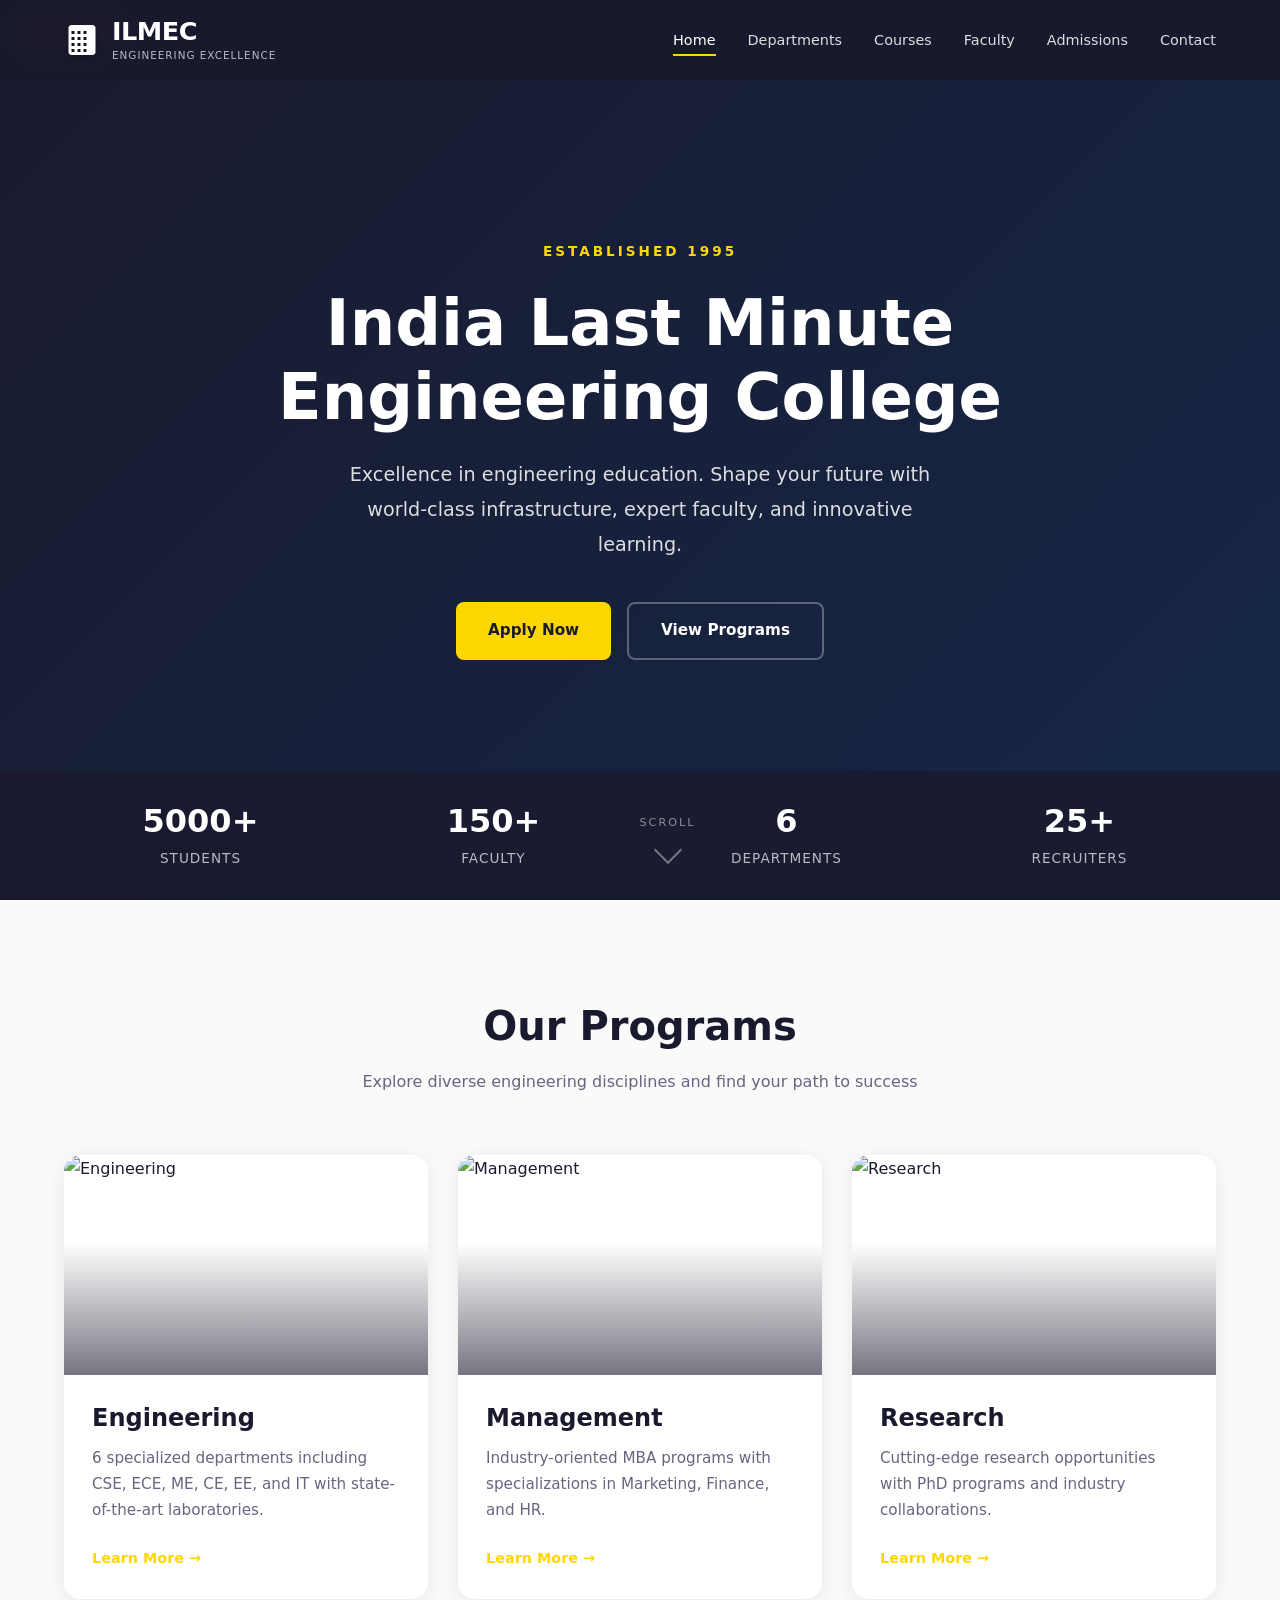
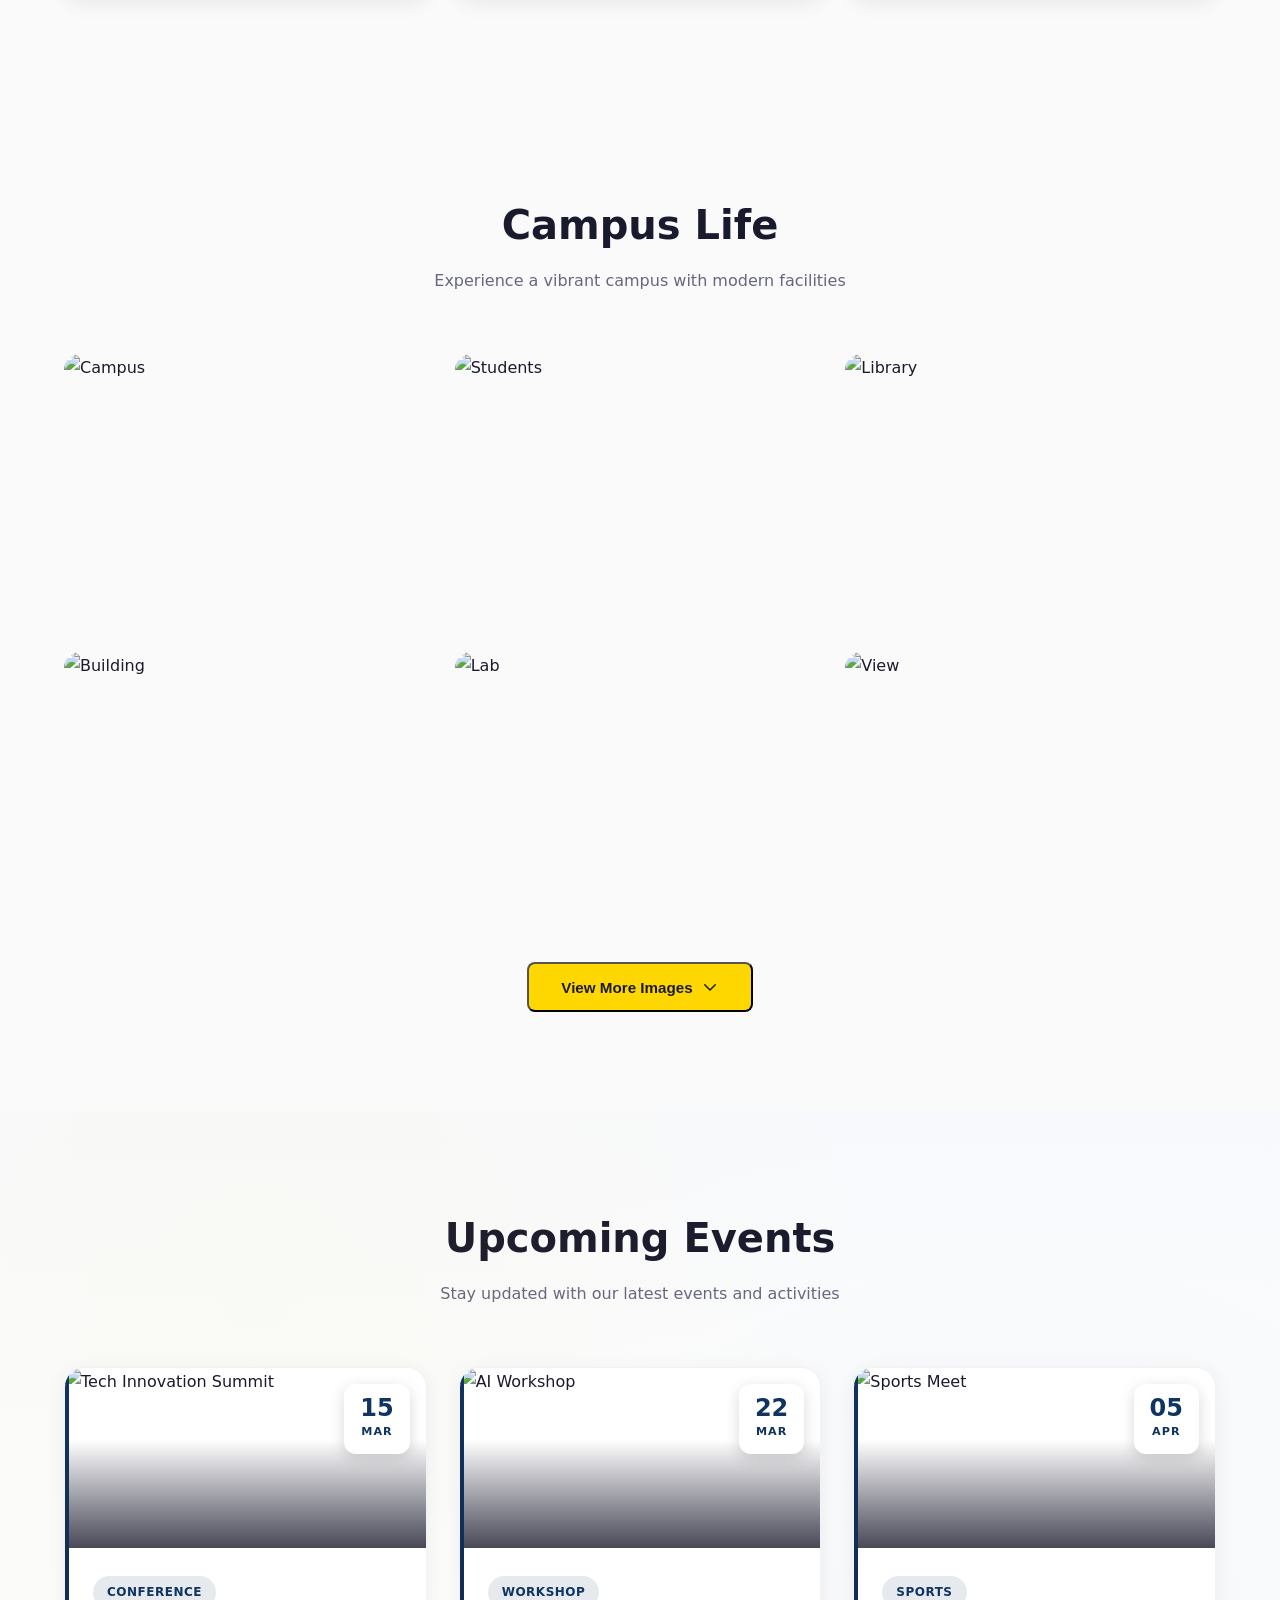
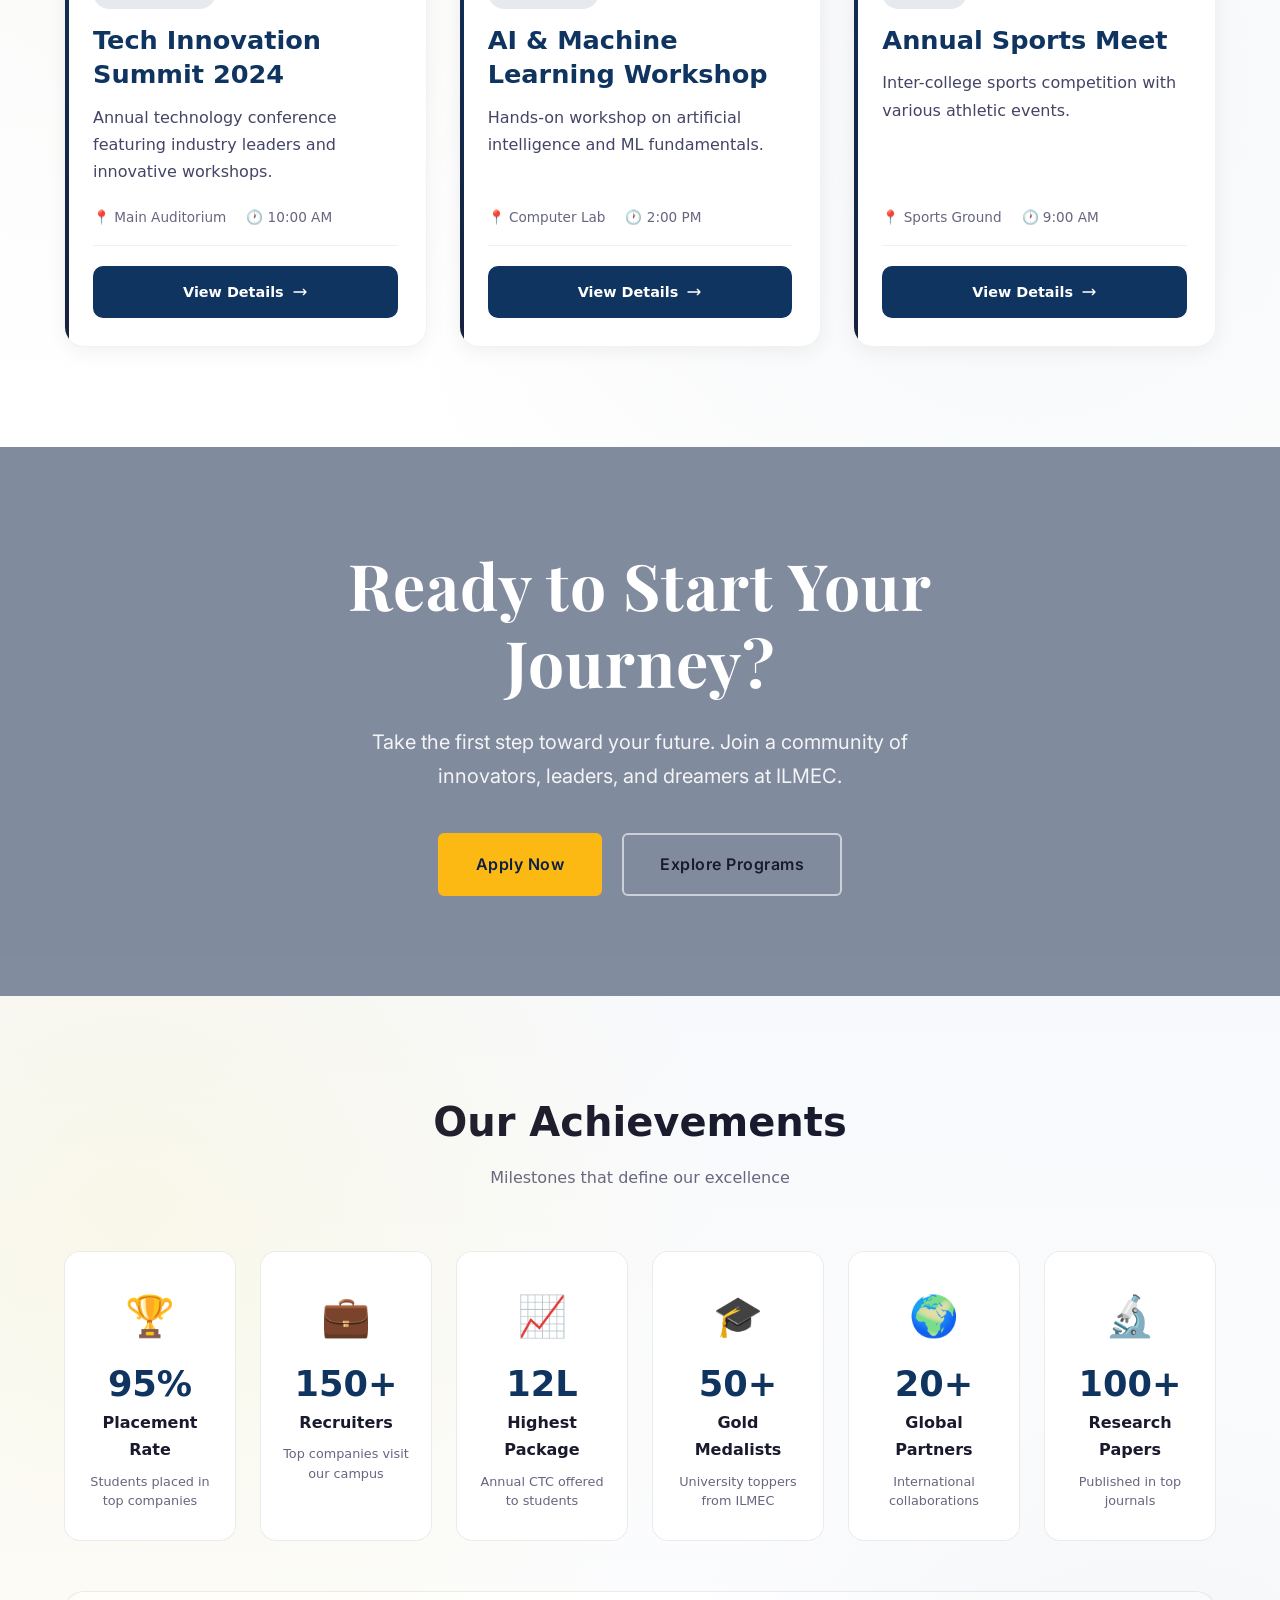
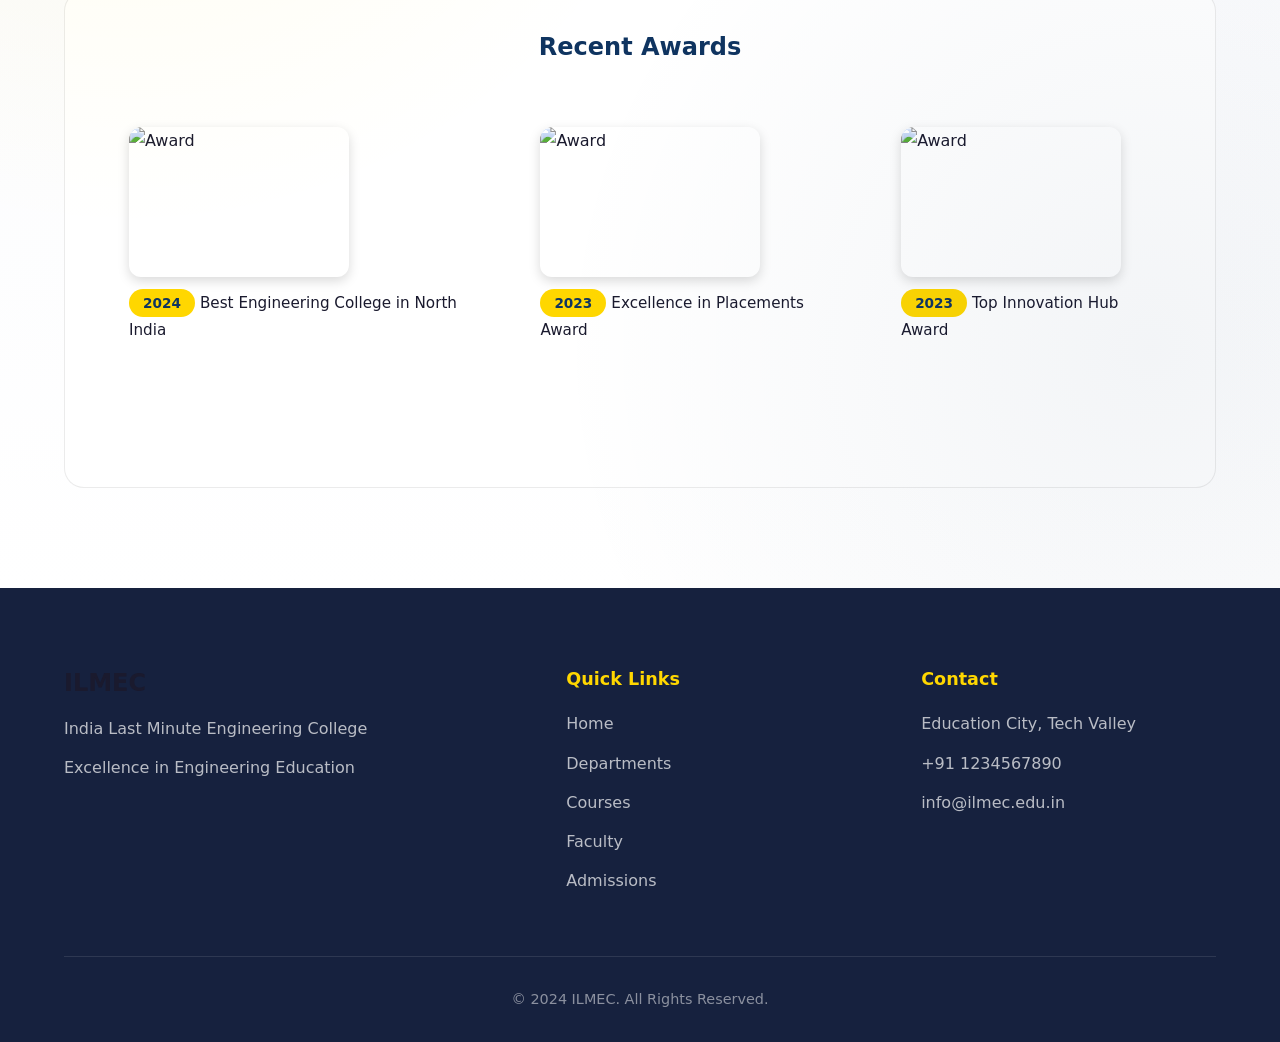
==== frontend/index.html @ 1d165e67 "final commit" ====
<!DOCTYPE html>
<html lang="en">
<head>
    <meta charset="UTF-8">
    <meta name="viewport" content="width=device-width, initial-scale=1.0">
    <title>ILMEC - India Last Minute Engineering College</title>
    <link rel="preconnect" href="https://fonts.googleapis.com">
    <link rel="preconnect" href="https://fonts.gstatic.com" crossorigin>
    <link href="https://fonts.googleapis.com/css2?family=Inter:wght@400;500;600;700;800&family=Playfair+Display:wght@400;500;600;700&display=swap" rel="stylesheet">
    <link rel="stylesheet" href="style.css">
</head>
<body>
    <!-- Navigation -->
    <nav class="navbar">
        <div class="container">
            <div class="logo">
                <div class="logo-icon">
                    <svg xmlns="http://www.w3.org/2000/svg" viewBox="0 0 24 24" fill="currentColor">
                        <path d="M19 2H5C3.89543 2 3 2.89543 3 4V20C3 21.1046 3.89543 22 5 22H19C20.1046 22 21 21.1046 21 20V4C21 2.89543 20.1046 2 19 2ZM11 20H9V18H11V20ZM11 16H9V14H11V16ZM11 12H9V10H11V12ZM11 8H9V6H11V8ZM15 20H13V18H15V20ZM15 16H13V14H15V16ZM15 12H13V10H15V12ZM15 8H13V6H15V8ZM7 20H5V18H7V20ZM7 16H5V14H7V16ZM7 12H5V10H7V12ZM7 8H5V6H7V8Z"/>
                    </svg>
                </div>
                <div class="logo-text">
                    <h1>ILMEC</h1>
                    <span>Engineering Excellence</span>
                </div>
            </div>
            <ul class="nav-links">
                <li><a href="index.html" class="active">Home</a></li>
                <li><a href="departments.html">Departments</a></li>
                <li><a href="courses.html">Courses</a></li>
                <li><a href="faculty.html">Faculty</a></li>
                <li><a href="admissions.html">Admissions</a></li>
                <li><a href="enquiry.html">Contact</a></li>
            </ul>
            <div class="hamburger">
                <span></span>
                <span></span>
                <span></span>
            </div>
        </div>
    </nav>

    <!-- Hero Section -->
    <header class="hero">
        <div class="hero-video-container">
            <video class="hero-video active" autoplay muted loop playsinline>
                <source src="videos/WhatsApp Video 2026-03-01 at 8.44.53 PM.mp4" type="video/mp4">
            </video>
        </div>
        <div class="hero-overlay"></div>
        <div class="hero-content">
            <p class="hero-eyebrow">Established 1995</p>
            <h1 class="hero-title">India Last Minute Engineering College</h1>
            <p class="hero-description">Excellence in engineering education. Shape your future with world-class infrastructure, expert faculty, and innovative learning.</p>
            <div class="hero-buttons">
                <a href="admissions.html" class="btn btn-primary">Apply Now</a>
                <a href="courses.html" class="btn btn-secondary">View Programs</a>
            </div>
        </div>
        
        <!-- Stats Bar -->
        <div class="hero-stats">
            <div class="container">
                <div class="stats-grid">
                    <div class="stat-item">
                        <h3>5000+</h3>
                        <p>Students</p>
                    </div>
                    <div class="stat-item">
                        <h3>150+</h3>
                        <p>Faculty</p>
                    </div>
                    <div class="stat-item">
                        <h3>6</h3>
                        <p>Departments</p>
                    </div>
                    <div class="stat-item">
                        <h3>25+</h3>
                        <p>Recruiters</p>
                    </div>
                </div>
            </div>
        </div>
        
        <div class="scroll-indicator">
            <span>Scroll</span>
            <div class="scroll-arrow"></div>
        </div>
    </header>

    <!-- Programs Section -->
    <section class="programs-section">
        <div class="container">
            <div class="section-title">
                <h2>Our Programs</h2>
                <p>Explore diverse engineering disciplines and find your path to success</p>
            </div>
            <div class="programs-grid">
                <div class="program-card">
                    <div class="program-image">
                        <img src="https://images.unsplash.com/photo-1581094794329-c8112a89af12?w=600&q=80" alt="Engineering">
                        <div class="program-overlay"></div>
                    </div>
                    <div class="program-content">
                        <span class="program-tag">Featured</span>
                        <h3>Engineering</h3>
                        <p>6 specialized departments including CSE, ECE, ME, CE, EE, and IT with state-of-the-art laboratories.</p>
                        <a href="departments.html" class="program-link">Learn More →</a>
                    </div>
                </div>
                <div class="program-card">
                    <div class="program-image">
                        <img src="https://images.unsplash.com/photo-1531482615713-2afd69097998?w=600&q=80" alt="Management">
                        <div class="program-overlay"></div>
                    </div>
                    <div class="program-content">
                        <span class="program-tag">Degree</span>
                        <h3>Management</h3>
                        <p>Industry-oriented MBA programs with specializations in Marketing, Finance, and HR.</p>
                        <a href="courses.html" class="program-link">Learn More →</a>
                    </div>
                </div>
                <div class="program-card">
                    <div class="program-image">
                        <img src="https://images.unsplash.com/photo-1507003211169-0a1dd7228f2d?w=600&q=80" alt="Research">
                        <div class="program-overlay"></div>
                    </div>
                    <div class="program-content">
                        <span class="program-tag">Research</span>
                        <h3>Research</h3>
                        <p>Cutting-edge research opportunities with PhD programs and industry collaborations.</p>
                        <a href="faculty.html" class="program-link">Learn More →</a>
                    </div>
                </div>
            </div>
        </div>
    </section>

    <!-- Gallery Section -->
    <section class="gallery-section">
        <div class="container">
            <div class="section-title">
                <h2>Campus Life</h2>
                <p>Experience a vibrant campus with modern facilities</p>
            </div>
            <div class="gallery-grid" id="galleryGrid">
                <div class="gallery-item">
                    <img src="https://images.unsplash.com/photo-1541339907198-e08756dedf3f?w=600&q=80" alt="Campus">
                    <div class="gallery-overlay">
                        <span>Main Campus</span>
                    </div>
                </div>
                <div class="gallery-item">

                    <img src="https://images.unsplash.com/photo-1497354813178-763a3149cefe?w=600&q=80" alt="Students">
                    <div class="gallery-overlay">
                        <span>Students</span>
                    </div>
                
                </div>
                <div class="gallery-item">
                    <img src="https://images.unsplash.com/photo-1517245386807-bb43f82c33c4?w=600&q=80" alt="Library">
                    <div class="gallery-overlay">
                        <span>Library</span>
                    </div>
                </div>
                <div class="gallery-item more-images" id="moreGallery1">
                    <img src="https://images.unsplash.com/photo-1562774053-701939374585?w=600&q=80" alt="Building">
                    <div class="gallery-overlay">
                        <span>Building</span>
                    </div>
                </div>
                <div class="gallery-item more-images" id="moreGallery2">
                    <img src="https://images.unsplash.com/photo-1581094794329-c8112a89af12?w=600&q=80" alt="Lab">
                    <div class="gallery-overlay">
                        <span>Computer Lab</span>
                    </div>
                </div>
                <div class="gallery-item more-images" id="moreGallery3">
                    <img src="https://images.unsplash.com/photo-1576267423048-15c0040fec78?w=600&q=80" alt="View">
                    <div class="gallery-overlay">
                        <span>Campus View</span>
                    </div>
                </div>
                <div class="gallery-item more-images" id="moreGallery4">

                    <img src="https://images.unsplash.com/photo-1578662996442-48f60103fc96?w=600&q=80" alt="Hostel">
                    <div class="gallery-overlay">
                        <span>Hostel</span>
                    </div>
                
                </div>
                <div class="gallery-item more-images" id="moreGallery5">
                    <img src="https://images.unsplash.com/photo-1576267423048-15c0040fec78?w=600&q=80" alt="Sports">
                    <div class="gallery-overlay">
                        <span>Sports Ground</span>
                    </div>
                </div>
                <div class="gallery-item more-images" id="moreGallery6">
                    <img src="https://images.unsplash.com/photo-1562774053-701939374585?w=600&q=80" alt="Cafeteria">
                    <div class="gallery-overlay">
                        <span>Cafeteria</span>
                    </div>
                </div>
            </div>
            <div class="gallery-more-btn">
                <button class="btn btn-primary" id="viewMoreBtn" onclick="toggleGallery()">
                    View More Images
                    <svg xmlns="http://www.w3.org/2000/svg" fill="none" viewBox="0 0 24 24" stroke="currentColor" stroke-width="2">
                        <path stroke-linecap="round" stroke-linejoin="round" d="M19 9l-7 7-7-7" />
                    </svg>
                </button>
            </div>
        </div>
    </section>

    <!-- Events Section -->
    <section class="events-section">
        <div class="container">
            <div class="section-title">
                <h2>Upcoming Events</h2>
                <p>Stay updated with our latest events and activities</p>
            </div>
            <div class="events-grid">
                <div class="event-card" data-category="conference">
                    <div class="event-image">
                        <img src="https://images.unsplash.com/photo-1540575467063-178a50c2df87?w=600&q=80" alt="Tech Innovation Summit">
                        <div class="event-date">
                            <span class="day">15</span>
                            <span class="month">Mar</span>
                        </div>
                    </div>
                    <div class="event-content">
                        <span class="event-category">Conference</span>
                        <h3>Tech Innovation Summit 2024</h3>
                        <p>Annual technology conference featuring industry leaders and innovative workshops.</p>
                        <div class="event-meta">
                            <span>📍 Main Auditorium</span>
                            <span>🕐 10:00 AM</span>
                        </div>
                        <a href="#" class="event-link">
                            View Details
                            <svg xmlns="http://www.w3.org/2000/svg" fill="none" viewBox="0 0 24 24" stroke="currentColor" stroke-width="2">
                                <path stroke-linecap="round" stroke-linejoin="round" d="M17 8l4 4m0 0l-4 4m4-4H3" />
                            </svg>
                        </a>
                    </div>
                </div>
                <div class="event-card" data-category="workshop">
                    <div class="event-image">
                        <img src="https://images.unsplash.com/photo-1485827404703-89b55fcc595e?w=600&q=80" alt="AI Workshop">
                        <div class="event-date">
                            <span class="day">22</span>
                            <span class="month">Mar</span>
                        </div>
                    </div>
                    <div class="event-content">
                        <span class="event-category">Workshop</span>
                        <h3>AI & Machine Learning Workshop</h3>
                        <p>Hands-on workshop on artificial intelligence and ML fundamentals.</p>
                        <div class="event-meta">
                            <span>📍 Computer Lab</span>
                            <span>🕐 2:00 PM</span>
                        </div>
                        <a href="#" class="event-link">
                            View Details
                            <svg xmlns="http://www.w3.org/2000/svg" fill="none" viewBox="0 0 24 24" stroke="currentColor" stroke-width="2">
                                <path stroke-linecap="round" stroke-linejoin="round" d="M17 8l4 4m0 0l-4 4m4-4H3" />
                            </svg>
                        </a>
                    </div>
                </div>
                <div class="event-card" data-category="sports">
                    <div class="event-image">
                        <img src="https://images.unsplash.com/photo-1574629810360-7efbbe195018?w=600&q=80" alt="Sports Meet">
                        <div class="event-date">
                            <span class="day">05</span>
                            <span class="month">Apr</span>
                        </div>
                    </div>
                    <div class="event-content">
                        <span class="event-category">Sports</span>
                        <h3>Annual Sports Meet</h3>
                        <p>Inter-college sports competition with various athletic events.</p>
                        <div class="event-meta">
                            <span>📍 Sports Ground</span>
                            <span>🕐 9:00 AM</span>
                        </div>
                        <a href="#" class="event-link">
                            View Details
                            <svg xmlns="http://www.w3.org/2000/svg" fill="none" viewBox="0 0 24 24" stroke="currentColor" stroke-width="2">
                                <path stroke-linecap="round" stroke-linejoin="round" d="M17 8l4 4m0 0l-4 4m4-4H3" />
                            </svg>
                        </a>
                    </div>
                </div>
            </div>
        </div>
    </section>

    <!-- CTA Section -->
    <section class="cta-section">
        <div class="cta-bg-video">
            <video autoplay muted loop playsinline>
                <source src="videos/WhatsApp Video 2026-03-01 at 8.44.53 PM.mp4" type="video/mp4">
            </video>
        </div>
        <div class="cta-overlay"></div>
        <div class="cta-content">
            <h2 class="cta-title">Ready to Start Your Journey?</h2>
            <p class="cta-subtitle">Take the first step toward your future. Join a community of innovators, leaders, and dreamers at ILMEC.</p>
            <div class="cta-buttons">
                <a href="admissions.html" class="cta-btn cta-btn-primary">Apply Now</a>
                <a href="courses.html" class="cta-btn cta-btn-secondary">Explore Programs</a>
            </div>
        </div>
    </section>

    <!-- Statistics Section -->
    <section class="stats-achievements-section">
        <div class="container">
            <div class="section-title">
                <h2>Our Achievements</h2>
                <p>Milestones that define our excellence</p>
            </div>
            <div class="stats-achievements-grid">
                <div class="stat-achievement-card">
                    <div class="stat-icon">🏆</div>
                    <div class="stat-number">95%</div>
                    <div class="stat-label">Placement Rate</div>
                    <p class="stat-description">Students placed in top companies</p>
                </div>
                <div class="stat-achievement-card">
                    <div class="stat-icon">💼</div>
                    <div class="stat-number">150+</div>
                    <div class="stat-label">Recruiters</div>
                    <p class="stat-description">Top companies visit our campus</p>
                </div>
                <div class="stat-achievement-card">
                    <div class="stat-icon">📈</div>
                    <div class="stat-number">12L</div>
                    <div class="stat-label">Highest Package</div>
                    <p class="stat-description">Annual CTC offered to students</p>
                </div>
                <div class="stat-achievement-card">
                    <div class="stat-icon">🎓</div>
                    <div class="stat-number">50+</div>
                    <div class="stat-label">Gold Medalists</div>
                    <p class="stat-description">University toppers from ILMEC</p>
                </div>
                <div class="stat-achievement-card">
                    <div class="stat-icon">🌍</div>
                    <div class="stat-number">20+</div>
                    <div class="stat-label">Global Partners</div>
                    <p class="stat-description">International collaborations</p>
                </div>
                <div class="stat-achievement-card">
                    <div class="stat-icon">🔬</div>
                    <div class="stat-number">100+</div>
                    <div class="stat-label">Research Papers</div>
                    <p class="stat-description">Published in top journals</p>
                </div>
            </div>
            <div class="awards-section">
                <h3>Recent Awards</h3>
                <div class="awards-grid">
                    <div class="award-item">
                        <div class="award-image">
                            <img src="https://images.unsplash.com/photo-1567427018141-0584cfcbf1b8?w=400&q=80" alt="Award">
                        </div>
                        <div class="award-content">
                            <span class="award-year">2024</span>
                            <span class="award-name">Best Engineering College in North India</span>
                        </div>
                    </div>
                    <div class="award-item">
                        <div class="award-image">
                            <img src="https://images.unsplash.com/photo-1559136555-9303baea8ebd?w=400&q=80" alt="Award">
                        </div>
                        <div class="award-content">
                            <span class="award-year">2023</span>
                            <span class="award-name">Excellence in Placements Award</span>
                        </div>
                    </div>
                    <div class="award-item hidden-award">
                        <div class="award-image">
                            <img src="https://images.unsplash.com/photo-1531482615713-2afd69097998?w=400&q=80" alt="Award">
                        </div>
                        <div class="award-content">
                            <span class="award-year">2023</span>
                            <span class="award-name">Top Innovation Hub Award</span>
                        </div>
                    </div>
                </div>
                <div class="awards-more-btn">
                    <button class="btn btn-secondary" id="viewMoreAwardsBtn" onclick="toggleAwards()">View More Awards <svg xmlns="http://www.w3.org/2000/svg" fill="none" viewBox="0 0 24 24" stroke="currentColor" stroke-width="2"><path stroke-linecap="round" stroke-linejoin="round" d="M19 9l-7 7-7-7" /></svg></button>
                </div>
            </div>
        </div>
    </section>

    <!-- Footer -->
    <footer>
        <div class="container">
            <div class="footer-grid">
                <div class="footer-col">
                    <h3>ILMEC</h3>
                    <p>India Last Minute Engineering College</p>
                    <p>Excellence in Engineering Education</p>
                </div>
                <div class="footer-col">
                    <h4>Quick Links</h4>
                    <ul>
                        <li><a href="index.html">Home</a></li>
                        <li><a href="departments.html">Departments</a></li>
                        <li><a href="courses.html">Courses</a></li>
                        <li><a href="faculty.html">Faculty</a></li>
                        <li><a href="admissions.html">Admissions</a></li>
                    </ul>
                </div>
                <div class="footer-col">
                    <h4>Contact</h4>
                    <p>Education City, Tech Valley</p>
                    <p>+91 1234567890</p>
                    <p>info@ilmec.edu.in</p>
                </div>
            </div>
            <div class="footer-bottom">
                <p>&copy; 2024 ILMEC. All Rights Reserved.</p>
            </div>
        </div>
    </footer>

    <script src="script.js"></script>
</body>
</html>
---- frontend/style.css ----
/* =============================================
   ILMEC - Modern University Website CSS
   ============================================= */

/* CSS Variables - Clean Modern Theme */
:root {
  --primary: #1a1a2e;
  --primary-light: #16213e;
  --secondary: #0f3460;
  --accent: #FFD700;
  --accent-hover: #e6c200;
  --background: #fafafa;
  --ffffff;
  --background-alt: #surface: #f5f5f5;
  --text: #1a1a2e;
  --text-light: #666680;
  --text-muted: #9999aa;
  --border: #e8e8f0;
  --shadow-sm: 0 2px 8px rgba(0, 0, 0, 0.06);
  --shadow-md: 0 8px 25px rgba(0, 0, 0, 0.1);
  --shadow-lg: 0 20px 50px rgba(0, 0, 0, 0.12);
  --radius: 12px;
  --radius-lg: 20px;
  --transition: all 0.3s ease;
}

/* Reset */
* {
  margin: 0;
  padding: 0;
  box-sizing: border-box;
}

html {
  scroll-behavior: smooth;
}

body {
  font-family: 'Segoe UI', system-ui, -apple-system, sans-serif;
  font-size: 16px;
  line-height: 1.7;
  color: var(--text);
  background: var(--background);
  overflow-x: hidden;
}

h1, h2, h3, h4, h5, h6 {
  font-weight: 700;
  line-height: 1.3;
  color: var(--primary);
}

a {
  text-decoration: none;
  color: inherit;
  transition: var(--transition);
}

ul {
  list-style: none;
}

img {
  max-width: 100%;
  height: auto;
}

.container {
  max-width: 1200px;
  margin: 0 auto;
  padding: 0 24px;
}

/* =============================================
   Navigation
   ============================================= */

.navbar {
  position: fixed;
  top: 0;
  left: 0;
  right: 0;
  z-index: 1000;
  height: 80px;
  background: rgba(26, 26, 46, 0.95);
  backdrop-filter: blur(20px);
  -webkit-backdrop-filter: blur(20px);
  transition: var(--transition);
}

.navbar .container {
  display: flex;
  justify-content: space-between;
  align-items: center;
  height: 100%;
}

.logo {
  display: flex;
  align-items: center;
  gap: 12px;
}

.logo-icon {
  display: flex;
  align-items: center;
  justify-content: center;
}

.logo-icon svg {
  width: 36px;
  height: 36px;
  color: #ffffff;
  filter: drop-shadow(0 2px 4px rgba(0, 0, 0, 0.3));
}

.logo-text {
  display: flex;
  flex-direction: column;
}

.logo h1 {
  font-size: 1.6rem;
  color: #ffffff;
  font-weight: 800;
  letter-spacing: -0.5px;
  line-height: 1.2;
}

.logo span {
  font-size: 0.65rem;
  color: rgba(255, 255, 255, 0.7);
  text-transform: uppercase;
  letter-spacing: 1px;
}

.nav-links {
  display: flex;
  gap: 32px;
}

.nav-links a {
  font-size: 0.9rem;
  font-weight: 500;
  color: rgba(255, 255, 255, 0.85);
  padding: 8px 0;
  position: relative;
}

.nav-links a::after {
  content: '';
  position: absolute;
  bottom: 0;
  left: 0;
  width: 0;
  height: 2px;
  background: var(--accent);
  transition: var(--transition);
}

.nav-links a:hover::after,
.nav-links a.active::after {
  width: 100%;
}

.nav-links a:hover,
.nav-links a.active {
  color: #ffffff;
}

/* Hamburger */
.hamburger {
  display: none;
  flex-direction: column;
  gap: 5px;
  cursor: pointer;
  padding: 8px;
}

.hamburger span {
  width: 24px;
  height: 2px;
  background: white;
  border-radius: 2px;
  transition: var(--transition);
}

/* =============================================
   Hero Section
   ============================================= */

.hero {
  position: relative;
  height: 100vh;
  min-height: 700px;
  display: flex;
  align-items: center;
  justify-content: center;
  background: var(--primary);
  overflow: hidden;
}

.hero-video-container {
  position: absolute;
  top: 0;
  left: 0;
  width: 100%;
  height: 100%;
  z-index: 0;
}

.hero-video {
  position: absolute;
  top: 0;
  left: 0;
  width: 100%;
  height: 100%;
  object-fit: cover;
  opacity: 0;
  transition: opacity 1.5s ease;
}

.hero-video.active {
  opacity: 1;
}

.hero-overlay {
  position: absolute;
  top: 0;
  left: 0;
  right: 0;
  bottom: 0;
  z-index: 1;
  background: linear-gradient(135deg, rgba(26, 26, 46, 0.6) 0%, rgba(15, 52, 96, 0.5) 100%);
}

.hero-content {
  position: relative;
  z-index: 2;
  max-width: 800px;
  text-align: center;
  padding: 0 24px;
}

.hero-eyebrow {
  font-size: 0.85rem;
  font-weight: 600;
  color: var(--accent);
  letter-spacing: 3px;
  text-transform: uppercase;
  margin-bottom: 24px;
  opacity: 0;
  animation: fadeInUp 0.8s ease forwards;
}

.hero-title {
  font-size: clamp(2.5rem, 6vw, 4rem);
  font-weight: 800;
  color: #ffffff;
  line-height: 1.15;
  margin-bottom: 24px;
  opacity: 0;
  animation: fadeInUp 0.8s ease forwards 0.2s;
}

.hero-description {
  font-size: 1.2rem;
  color: rgba(255, 255, 255, 0.85);
  line-height: 1.8;
  margin-bottom: 40px;
  max-width: 600px;
  margin-left: auto;
  margin-right: auto;
  opacity: 0;
  animation: fadeInUp 0.8s ease forwards 0.4s;
}

.hero-buttons {
  display: flex;
  gap: 16px;
  justify-content: center;
  flex-wrap: wrap;
  opacity: 0;
  animation: fadeInUp 0.8s ease forwards 0.6s;
}

/* Buttons */
.btn {
  display: inline-flex;
  align-items: center;
  justify-content: center;
  padding: 14px 32px;
  font-size: 0.95rem;
  font-weight: 600;
  border-radius: 8px;
  cursor: pointer;
  transition: var(--transition);
}

.btn-primary {
  background: var(--accent);
  color: #1a1a2e;
}

.btn-primary:hover {
  background: var(--accent-hover);
  transform: translateY(-2px);
  box-shadow: 0 10px 30px rgba(255, 215, 0, 0.35);
}

.btn-secondary {
  background: transparent;
  color: #ffffff;
  border: 2px solid rgba(255, 255, 255, 0.3);
}

.btn-secondary:hover {
  border-color: #ffffff;
  background: rgba(255, 255, 255, 0.1);
}

/* Scroll Indicator */
.scroll-indicator {
  position: absolute;
  bottom: 40px;
  left: 50%;
  transform: translateX(-50%);
  z-index: 2;
  display: flex;
  flex-direction: column;
  align-items: center;
  gap: 8px;
  opacity: 0;
  animation: fadeInUp 0.8s ease forwards 1s;
}

.scroll-indicator span {
  font-size: 0.7rem;
  color: rgba(255, 255, 255, 0.5);
  letter-spacing: 2px;
  text-transform: uppercase;
}

.scroll-arrow {
  width: 20px;
  height: 20px;
  border-right: 2px solid rgba(255, 255, 255, 0.4);
  border-bottom: 2px solid rgba(255, 255, 255, 0.4);
  transform: rotate(45deg);
  animation: scrollBounce 2s infinite;
}

@keyframes fadeInUp {
  from { opacity: 0; transform: translateY(30px); }
  to { opacity: 1; transform: translateY(0); }
}

@keyframes scrollBounce {
 0%, 100% { transform: rotate(45deg) translateY(0); }
 50% { transform: rotate(45deg) translateY(6px); }
}

/* Hero Stats Bar */
.hero-stats {
  position: absolute;
  bottom: 0;
  left: 0;
  right: 0;
  z-index: 2;
  background: rgba(26, 26, 46, 0.85);
  
  padding: 30px 0;
}

.hero-stats .stats-grid {
  display: grid;
  grid-template-columns: repeat(4, 1fr);
  gap: 20px;
}

.hero-stats .stat-item {
  text-align: center;
}

.hero-stats .stat-item h3 {
  font-size: 2rem;
  font-weight: 800;
  color: #ffffff;
  margin-bottom: 4px;
}

.hero-stats .stat-item p {
  font-size: 0.85rem;
  color: rgba(255, 255, 255, 0.7);
  text-transform: uppercase;
  letter-spacing: 1px;
}

/* Scroll Animations */
.animate-on-scroll {
  opacity: 0;
  transform: translateY(30px);
  transition: all 0.6s ease;
}

.animate-on-scroll.animated {
  opacity: 1;
  transform: translateY(0);
}

/* =============================================
   Sections
   ============================================= */

section {
  padding: 100px 0;
}

/* Section Title */
.section-title {
  text-align: center;
  margin-bottom: 60px;
}

.section-title h2 {
  font-size: 2.5rem;
  margin-bottom: 16px;
}

.section-title p {
  color: var(--text-light);
  max-width: 600px;
  margin: 0 auto;
}

/* About Section */
.about {
  background: var(--background-alt);
}

.about-content {
  max-width: 800px;
  margin: 0 auto;
  text-align: center;
}

.about h2 {
  font-size: 2.2rem;
  margin-bottom: 20px;
}

.about p {
  font-size: 1.1rem;
  color: var(--text-light);
  line-height: 1.9;
}

/* Cards Section */
.cards-section {
  background: var(--background);
}

/* Programs Section */
.programs-section {
  background: var(--background-alt);
  padding: 100px 0;
}

.programs-grid {
  display: grid;
  grid-template-columns: repeat(3, 1fr);
  gap: 30px;
}

.program-card {
  background: white;
  border-radius: 16px;
  overflow: hidden;
  box-shadow: 0 4px 20px rgba(0, 0, 0, 0.08);
  transition: all 0.4s ease;
}

.program-card:hover {
  transform: translateY(-10px);
  box-shadow: 0 20px 40px rgba(0, 0, 0, 0.15);
}

.program-image {
  position: relative;
  height: 220px;
  overflow: hidden;
}

.program-image img {
  width: 100%;
  height: 100%;
  object-fit: cover;
  transition: transform 0.5s ease;
}

.program-card:hover .program-image img {
  transform: scale(1.1);
}

.program-overlay {
  position: absolute;
  top: 0;
  left: 0;
  right: 0;
  bottom: 0;
  background: linear-gradient(180deg, transparent 40%, rgba(26, 26, 46, 0.6) 100%);
}

.program-tag {
  position: absolute;
  top: 16px;
  left: 16px;
  background: var(--accent);
  color: #1a1a2e;
  padding: 6px 14px;
  border-radius: 20px;
  font-size: 0.75rem;
  font-weight: 600;
  text-transform: uppercase;
  letter-spacing: 0.5px;
}

.program-content {
  padding: 28px;
}

.program-content h3 {
  font-size: 1.5rem;
  font-weight: 700;
  margin-bottom: 12px;
  color: var(--primary);
}

.program-content p {
  color: var(--text-light);
  font-size: 0.95rem;
  line-height: 1.7;
  margin-bottom: 20px;
}

.program-link {
  color: var(--accent);
  font-weight: 600;
  font-size: 0.9rem;
  display: inline-flex;
  align-items: center;
  gap: 6px;
  transition: gap 0.3s ease;
}

.program-link:hover {
  gap: 10px;
}

/* Gallery Section */
.gallery-section {
  background: var(--background);
  padding: 100px 0;
}

.gallery-grid {
  display: grid;
  grid-template-columns: repeat(auto-fit, minmax(300px, 1fr));
  gap: 20px;
}

.gallery-item {
  aspect-ratio: 4/3;
  border-radius: 16px;
  overflow: hidden;
  position: relative;
}

.gallery-item.collapsed {
  display: none;
}

.gallery-item img {
  width: 100%;
  height: 100%;
  object-fit: cover;
  transition: transform 0.5s ease;
}

.gallery-item:hover img {
  transform: scale(1.1);
}

/* Gallery Overlay */
.gallery-overlay {
  position: absolute;
  bottom: 0;
  left: 0;
  right: 0;
  background: linear-gradient(to top, rgba(15, 52, 96, 0.9), transparent);
  padding: 40px 16px 16px;
  opacity: 0;
  transition: all 0.3s ease;
}

.gallery-item:hover .gallery-overlay {
  opacity: 1;
}

.gallery-overlay span {
  color: white;
  font-weight: 600;
  font-size: 0.9rem;
}

/* Gallery More Button */
.gallery-more-btn {
  text-align: center;
  margin-top: 32px;
}

.gallery-more-btn .btn {
  display: inline-flex;
  align-items: center;
  gap: 8px;
  padding: 14px 32px;
}

.gallery-more-btn .btn svg {
  width: 18px;
  height: 18px;
  transition: transform 0.3s ease;
}

.gallery-more-btn .btn:hover svg {
  transform: translateY(3px);
}

/* =============================================
   Departments Section
   ============================================= */

.departments {
  background: linear-gradient(180deg, #f8f9fc 0%, #ffffff 100%);
  padding: 100px 0;
  position: relative;
  overflow: hidden;
}

.departments::before {
  content: '';
  position: absolute;
  top: 0;
  left: 0;
  right: 0;
  bottom: 0;
  background: 
    radial-gradient(circle at 10% 10%, rgba(255, 215, 0, 0.03) 0%, transparent 50%),
    radial-gradient(circle at 90% 90%, rgba(15, 52, 96, 0.03) 0%, transparent 50%);
  pointer-events: none;
}

.department-grid {
  display: grid;
  grid-template-columns: repeat(3, 1fr);
  gap: 32px;
}

.department-card {
  background: white;
  border-radius: 20px;
  padding: 36px 28px;
  text-align: center;
  box-shadow: 0 4px 20px rgba(0, 0, 0, 0.06);
  transition: all 0.4s cubic-bezier(0.175, 0.885, 0.32, 1.275);
  position: relative;
  overflow: hidden;
  border: 1px solid rgba(0, 0, 0, 0.05);
}

.department-card::before {
  content: '';
  position: absolute;
  top: 0;
  left: 0;
  width: 100%;
  height: 4px;
  background: linear-gradient(90deg, #0f3460, #FFD700);
  transform: scaleX(0);
  transform-origin: left;
  transition: transform 0.4s ease;
}

.department-card:hover {
  transform: translateY(-12px);
  box-shadow: 0 25px 50px rgba(0, 0, 0, 0.12);
}

.department-card:hover::before {
  transform: scaleX(1);
}

.dept-icon {
  width: 80px;
  height: 80px;
  background: linear-gradient(135deg, rgba(15, 52, 96, 0.1) 0%, rgba(255, 215, 0, 0.1) 100%);
  border-radius: 20px;
  display: flex;
  align-items: center;
  justify-content: center;
  font-size: 2.5rem;
  margin: 0 auto 24px;
  transition: all 0.4s ease;
}

.department-card:hover .dept-icon {
  transform: scale(1.1) rotate(5deg);
  background: linear-gradient(135deg, #0f3460 0%, #FFD700 100%);
}

.department-card:hover .dept-icon::before {
  filter: grayscale(0) brightness(2);
}

.department-card h3 {
  font-size: 1.35rem;
  font-weight: 700;
  color: #0f3460;
  margin-bottom: 8px;
  line-height: 1.35;
  transition: color 0.3s ease;
}

.department-card:hover h3 {
  color: #0f3460;
}

.dept-code {
  display: inline-block;
  background: linear-gradient(135deg, #0f3460 0%, #16213e 100%);
  color: #ffffff !important;
  font-size: 0.75rem;
  font-weight: 700;
  padding: 6px 16px;
  border-radius: 20px;
  margin-bottom: 16px;
  letter-spacing: 1px;
  text-transform: uppercase;
}

.department-card > p {
  color: #666680;
  font-size: 0.95rem;
  line-height: 1.7;
  margin-bottom: 20px;
}

.dept-features {
  display: flex;
  flex-wrap: wrap;
  gap: 10px;
  justify-content: center;
}

.dept-features span {
  background: rgba(15, 52, 96, 0.08);
  color: #0f3460;
  font-size: 0.75rem;
  font-weight: 600;
  padding: 8px 14px;
  border-radius: 20px;
  transition: all 0.3s ease;
}

.department-card:hover .dept-features span {
  background: rgba(255, 215, 0, 0.1);
  color: #0f3460;
}

/* Department Card Animation */
@keyframes deptCardFadeIn {
  from {
    opacity: 0;
    transform: translateY(30px);
  }
  to {
    opacity: 1;
    transform: translateY(0);
  }
}

.department-card {
  animation: deptCardFadeIn 0.6s ease forwards;
  opacity: 0;
}

.department-card:nth-child(1) { animation-delay: 0.1s; }
.department-card:nth-child(2) { animation-delay: 0.15s; }
.department-card:nth-child(3) { animation-delay: 0.2s; }
.department-card:nth-child(4) { animation-delay: 0.25s; }
.department-card:nth-child(5) { animation-delay: 0.3s; }
.department-card:nth-child(6) { animation-delay: 0.35s; }

/* Responsive Departments */
@media (max-width: 1024px) {
  .department-grid {
    grid-template-columns: repeat(2, 1fr);
    gap: 24px;
  }
}

@media (max-width: 768px) {
  .department-grid {
    grid-template-columns: 1fr;
    gap: 20px;
  }

  .department-card {
    padding: 28px 24px;
  }

  .dept-icon {
    width: 70px;
    height: 70px;
    font-size: 2rem;
  }

  .department-card h3 {
    font-size: 1.2rem;
  }
}

/* =============================================
   Enquiry Page
   ============================================= */

.enquiry-section {
  background: linear-gradient(180deg, #f8f9fc 0%, #ffffff 100%);
  padding: 100px 0;
  position: relative;
  overflow: hidden;
}

.enquiry-section::before {
  content: '';
  position: absolute;
  top: 0;
  left: 0;
  right: 0;
  bottom: 0;
  background: 
    radial-gradient(circle at 10% 20%, rgba(255, 215, 0, 0.03) 0%, transparent 50%),
    radial-gradient(circle at 90% 80%, rgba(15, 52, 96, 0.03) 0%, transparent 50%);
  pointer-events: none;
}

.enquiry-wrapper {
  display: grid;
  grid-template-columns: 1fr 1.2fr;
  gap: 50px;
  align-items: start;
}

/* Enquiry Info Side */
.enquiry-info {
  background: white;
  border-radius: 20px;
  padding: 40px;
  box-shadow: 0 4px 20px rgba(0, 0, 0, 0.06);
  position: relative;
  overflow: hidden;
}

.enquiry-info::before {
  content: '';
  position: absolute;
  top: 0;
  left: 0;
  width: 4px;
  height: 100%;
  background: linear-gradient(180deg, #0f3460, #FFD700);
}

.enquiry-info h2 {
  color: #0f3460;
  font-size: 2rem;
  font-weight: 700;
  margin-bottom: 16px;
}

.enquiry-info > p {
  color: #666680;
  font-size: 1rem;
  line-height: 1.7;
  margin-bottom: 32px;
}

.contact-info {
  display: flex;
  flex-direction: column;
  gap: 24px;
}

.contact-item {
  display: flex;
  gap: 16px;
  align-items: flex-start;
}

.contact-icon {
  width: 50px;
  height: 50px;
  background: linear-gradient(135deg, rgba(255, 215, 0, 0.1) 0%, rgba(15, 52, 96, 0.1) 100%);
  border-radius: 12px;
  display: flex;
  align-items: center;
  justify-content: center;
  font-size: 1.4rem;
  flex-shrink: 0;
  transition: all 0.3s ease;
}

.contact-item:hover .contact-icon {
  background: linear-gradient(135deg, #FFD700 0%, #0f3460 100%);
  transform: scale(1.1);
}

.contact-item h4 {
  color: #0f3460;
  font-size: 1rem;
  font-weight: 600;
  margin-bottom: 6px;
}

.contact-item p {
  color: #666680;
  font-size: 0.9rem;
  line-height: 1.6;
  margin: 0;
}

/* Enquiry Form */
.enquiry-form-container {
  background: white;
  border-radius: 20px;
  padding: 40px;
  box-shadow: 0 4px 20px rgba(0, 0, 0, 0.06);
}

.enquiry-form .form-group {
  margin-bottom: 24px;
}

.enquiry-form label {
  display: block;
  color: #0f3460;
  font-size: 0.95rem;
  font-weight: 600;
  margin-bottom: 10px;
}

.enquiry-form label .required {
  color: #0f3460;
}

.enquiry-form input,
.enquiry-form select,
.enquiry-form textarea {
  width: 100%;
  padding: 14px 18px;
  font-size: 0.95rem;
  color: #333;
  background: #f8f9fc;
  border: 2px solid transparent;
  border-radius: 10px;
  transition: all 0.3s ease;
  font-family: inherit;
}

.enquiry-form input:focus,
.enquiry-form select:focus,
.enquiry-form textarea:focus {
  outline: none;
  background: white;
  border-color: #0f3460;
  box-shadow: 0 0 0 4px rgba(15, 52, 96, 0.1);
}

.enquiry-form input::placeholder,
.enquiry-form textarea::placeholder {
  color: #999;
}

.enquiry-form select {
  cursor: pointer;
  appearance: none;
  background-image: url("data:image/svg+xml,%3Csvg xmlns='http://www.w3.org/2000/svg' width='12' height='12' viewBox='0 0 12 12'%3E%3Cpath fill='%230f3460' d='M6 8L1 3h10z'/%3E%3C/svg%3E");
  background-repeat: no-repeat;
  background-position: right 16px center;
}

.enquiry-form textarea {
  resize: vertical;
  min-height: 120px;
}

.error-message {
  display: block;
  color: #dc3545;
  font-size: 0.8rem;
  margin-top: 6px;
  min-height: 18px;
}

/* Form Validation Styles */
.enquiry-form input.invalid,
.enquiry-form select.invalid,
.enquiry-form textarea.invalid {
  border-color: #dc3545;
  background: #fff8f8;
}

.enquiry-form input.valid,
.enquiry-form select.valid,
.enquiry-form textarea.valid {
  border-color: #28a745;
  background: #f8fff8;
}

.enquiry-form input:focus.invalid,
.enquiry-form select:focus.invalid,
.enquiry-form textarea:focus.invalid {
  box-shadow: 0 0 0 4px rgba(220, 53, 69, 0.1);
}

.enquiry-form input:focus.valid,
.enquiry-form select:focus.valid,
.enquiry-form textarea:focus.valid {
  box-shadow: 0 0 0 4px rgba(40, 167, 69, 0.1);
}

.enquiry-form .btn {
  width: calc(50% - 10px);
  margin-right: 20px;
  padding: 14px 24px;
  font-size: 0.95rem;
  border-radius: 10px;
  cursor: pointer;
  transition: all 0.3s ease;
}

.enquiry-form .btn:last-of-type {
  margin-right: 0;
}

.enquiry-form .btn-primary {
  background: #0f3460;
  color: #ffffff !important;
  border: 2px solid #0f3460;
}

.enquiry-form .btn-primary:hover {
  background: #16213e;
  border-color: #16213e;
  transform: translateY(-2px);
  box-shadow: 0 8px 20px rgba(15, 52, 96, 0.3);
}


}


  color: #0f3460;
}

/* Success Message */
.success-message {
  text-align: center;
  padding: 40px;
}

.success-icon {
  width: 80px;
  height: 80px;
  background: linear-gradient(135deg, #4caf50 0%, #45a049 100%);
  border-radius: 50%;
  display: flex;
  align-items: center;
  justify-content: center;
  margin: 0 auto 24px;
  font-size: 2.5rem;
  color: #ffffff;
  animation: successPop 0.5s ease;
}

@keyframes successPop {
  0% { transform: scale(0); }
  50% { transform: scale(1.2); }
  100% { transform: scale(1); }
}

.success-message h3 {
  color: #0f3460;
  font-size: 1.8rem;
  font-weight: 700;
  margin-bottom: 12px;
}

.success-message p {
  color: #666680;
  font-size: 1rem;
  line-height: 1.6;
  margin-bottom: 8px;
}

.success-message .btn {
  margin-top: 24px;
  padding: 14px 32px;
  background: #FFD700;
  color: #0f3460 !important;
  border-radius: 10px;
  font-weight: 600;
  cursor: pointer;
  transition: all 0.3s ease;
}

.success-message .btn:hover {
  background: #16213e;
  transform: translateY(-2px);
}

/* Enquiry Animation */
@keyframes enquiryFadeIn {
  from {
    opacity: 0;
    transform: translateX(-20px);
  }
  to {
    opacity: 1;
    transform: translateX(0);
  }
}

.enquiry-info {
  animation: enquiryFadeIn 0.6s ease forwards;
}

.enquiry-form-container {
  animation: enquiryFadeIn 0.6s ease forwards;
  animation-delay: 0.2s;
  opacity: 0;
}

/* Responsive Enquiry */
@media (max-width: 1024px) {
  .enquiry-wrapper {
    grid-template-columns: 1fr;
    gap: 30px;
  }
}

@media (max-width: 768px) {
  .enquiry-info,
  .enquiry-form-container {
    padding: 28px 24px;
  }

  .enquiry-form .btn {
    width: 100%;
    margin-right: 0;
    margin-bottom: 12px;
  }

  .enquiry-form .btn:last-of-type {
    margin-bottom: 0;
  }

  .enquiry-info h2 {
    font-size: 1.6rem;
  }
}

/* =============================================
   Statistics & Achievements Section
   ============================================= */

.stats-achievements-section {
  background: linear-gradient(180deg, #f8f9fc 0%, #ffffff 100%);
  padding: 100px 0;
  position: relative;
  overflow: hidden;
}

.stats-achievements-section::before {
  content: '';
  position: absolute;
  top: 0;
  left: 0;
  right: 0;
  bottom: 0;
  background: 
    radial-gradient(circle at 10% 20%, rgba(255, 215, 0, 0.08) 0%, transparent 40%),
    radial-gradient(circle at 90% 80%, rgba(15, 52, 96, 0.05) 0%, transparent 40%);
  pointer-events: none;
}

.stats-achievements-section .section-title h2 {
  color: #1a1a2e;
}

.stats-achievements-section .section-title p {
  color: #666680;
}

.stats-achievements-grid {
  display: grid;
  grid-template-columns: repeat(6, 1fr);
  gap: 24px;
  margin-bottom: 50px;
}

.stat-achievement-card {
  background: white;
  
  border-radius: 16px;
  padding: 30px 20px;
  text-align: center;
  border: 1px solid rgba(0, 0, 0, 0.08);
  transition: all 0.4s ease;
  position: relative;
  overflow: hidden;
}

.stat-achievement-card::before {
  content: '';
  position: absolute;
  top: 0;
  left: 0;
  right: 0;
  height: 3px;
  background: linear-gradient(90deg, #FFD700, #0f3460);
  transform: scaleX(0);
  transition: transform 0.4s ease;
}

.stat-achievement-card:hover {
  transform: translateY(-8px);
  background: rgba(255, 255, 255, 0.1);
  box-shadow: 0 20px 40px rgba(0, 0, 0, 0.12);
}

.stat-achievement-card:hover::before {
  transform: scaleX(1);
}

.stat-icon {
  font-size: 2.5rem;
  margin-bottom: 16px;
  display: block;
}

.stat-number {
  font-size: 2.2rem;
  font-weight: 800;
  color: #0f3460;
  margin-bottom: 8px;
  line-height: 1;
}

.stat-label {
  font-size: 1rem;
  font-weight: 600;
  color: #1a1a2e;
  margin-bottom: 8px;
}

.stat-description {
  font-size: 0.8rem;
  color: #666680;
  line-height: 1.5;
}

/* Awards Section */
.awards-section {
  background: white;
  border-radius: 20px;
  padding: 40px;
  border: 1px solid rgba(0, 0, 0, 0.08);
}

.hidden-award {
  display: none;
}

.awards-more-btn {
  text-align: center;
  margin-top: 20px;
}

.awards-more-btn .btn svg {
  width: 16px;
  height: 16px;
  margin-left: 8px;
  transition: transform 0.3s ease;
}

.awards-more-btn .btn:hover svg {
  transform: translateY(2px);
}

.awards-section h3 {
  text-align: center;
  font-size: 1.5rem;
  color: #0f3460;
  margin-bottom: 30px;
  font-weight: 700;
}

.awards-grid {
  display: flex;
  flex-direction: row;
  justify-content: flex-start;
  gap: 20px;
  flex-wrap: nowrap;
  overflow-x: auto;
  padding: 10px 0;
  scrollbar-width: thin;
  -webkit-overflow-scrolling: touch;
}

.awards-grid::-webkit-scrollbar {
  height: 6px;
}

.awards-grid::-webkit-scrollbar-track {
  background: rgba(0, 0, 0, 0.1);
  border-radius: 3px;
}

.awards-grid::-webkit-scrollbar-thumb {
  background: #0f3460;
  border-radius: 3px;
}

.awards-grid::-webkit-scrollbar-thumb:hover {
  background: #FFD700;
}

.award-image {
  flex-shrink: 0;
  height: 150px;
  width: 220px;
  border-radius: 12px;
  overflow: hidden;
  box-shadow: 0 4px 12px rgba(0, 0, 0, 0.15);
  transition: all 0.3s ease;
}

.award-image:hover {
  transform: translateY(-4px);
  box-shadow: 0 8px 25px rgba(0, 0, 0, 0.25);
}

.award-image img {
  width: 100%;
  height: 100%;
  object-fit: cover;
  border-radius: 12px;
  transition: transform 0.3s ease;
}

.award-image:hover img {
  transform: scale(1.05);
}

.award-item {
  display: flex;
  flex-direction: column;
  align-items: flex-start;
  gap: 12px;
  background: white;
  padding: 24px;
  border-radius: 16px;
  transition: all 0.3s ease;
  min-width: 200px;
}

.award-item:hover {
  background: rgba(255, 215, 0, 0.1);
  transform: translateY(-4px);
}

.award-year {
  background: #FFD700;
  color: #0f3460;
  padding: 6px 14px;
  border-radius: 20px;
  font-size: 0.85rem;
  font-weight: 700;
}

.award-name {
  color: #1a1a2e;
  font-size: 0.95rem;
  font-weight: 500;
  line-height: 1.3;
}

/* Statistics Animation */
.stat-achievement-card {
  animation: statCardFadeIn 0.6s ease forwards;
  opacity: 0;
}

.stat-achievement-card:nth-child(1) { animation-delay: 0.1s; }
.stat-achievement-card:nth-child(2) { animation-delay: 0.2s; }
.stat-achievement-card:nth-child(3) { animation-delay: 0.3s; }
.stat-achievement-card:nth-child(4) { animation-delay: 0.4s; }
.stat-achievement-card:nth-child(5) { animation-delay: 0.5s; }
.stat-achievement-card:nth-child(6) { animation-delay: 0.6s; }

@keyframes statCardFadeIn {
  from {
    opacity: 0;
    transform: translateY(30px);
  }
  to {
    opacity: 1;
    transform: translateY(0);
  }
}

/* Responsive Statistics */
@media (max-width: 1200px) {
  .stats-achievements-grid {
    grid-template-columns: repeat(3, 1fr);
  }
}

@media (max-width: 768px) {
  .stats-achievements-grid {
    grid-template-columns: repeat(2, 1fr);
    gap: 16px;
  }

  .stat-achievement-card {
    padding: 24px 16px;
  }

  .stat-number {
    font-size: 1.8rem;
  }

  .stat-icon {
    font-size: 2rem;
  }

  .awards-section {
    padding: 24px;
  }

  .awards-grid {
    flex-direction: column;
    gap: 16px;
  }

  .award-item {
    justify-content: center;
  }
}

@media (max-width: 480px) {
  .stats-achievements-grid {
    grid-template-columns: 1fr;
  }

  .stats-achievements-section {
    padding: 60px 0;
  }
}

/* =============================================
   Admissions Page
   ============================================= */

/* Admission Process Timeline */
.admission-section {
  background: linear-gradient(180deg, #f8f9fc 0%, #ffffff 100%);
  padding: 100px 0;
  position: relative;
  overflow: hidden;
}

.admission-section::before {
  content: '';
  position: absolute;
  top: 0;
  left: 0;
  right: 0;
  bottom: 0;
  background: 
    radial-gradient(circle at 10% 20%, rgba(255, 215, 0, 0.03) 0%, transparent 50%),
    radial-gradient(circle at 90% 80%, rgba(15, 52, 96, 0.03) 0%, transparent 50%);
  pointer-events: none;
}

.process-timeline {
  display: grid;
  grid-template-columns: repeat(5, 1fr);
  gap: 24px;
  position: relative;
}

.process-timeline::before {
  content: '';
  position: absolute;
  top: 40px;
  left: 10%;
  right: 10%;
  height: 3px;
  background: linear-gradient(90deg, #0f3460, #FFD700);
  opacity: 0.3;
}

.process-step {
  text-align: center;
  position: relative;
  padding: 20px 10px;
}

.step-number {
  width: 80px;
  height: 80px;
  background: linear-gradient(135deg, #0f3460 0%, #16213e 100%);
  border-radius: 50%;
  display: flex;
  align-items: center;
  justify-content: center;
  margin: 0 auto 20px;
  font-size: 1.8rem;
  font-weight: 800;
  color: #ffffff !important;
  position: relative;
  z-index: 2;
  box-shadow: 0 8px 25px rgba(15, 52, 96, 0.3);
  transition: all 0.4s ease;
}

.process-step:hover .step-number {
  transform: scale(1.1);
  background: linear-gradient(135deg, #FFD700 0%, #0f3460 100%);
  box-shadow: 0 12px 35px rgba(255, 215, 0, 0.4);
}

.process-step h3 {
  color: #0f3460;
  font-size: 1.1rem;
  font-weight: 700;
  margin-bottom: 10px;
}

.process-step p {
  color: #666680;
  font-size: 0.85rem;
  line-height: 1.6;
}

/* Process Step Animation */
@keyframes processStepFadeIn {
  from {
    opacity: 0;
    transform: translateY(20px);
  }
  to {
    opacity: 1;
    transform: translateY(0);
  }
}

.process-step {
  animation: processStepFadeIn 0.5s ease forwards;
  opacity: 0;
}

.process-step:nth-child(1) { animation-delay: 0.1s; }
.process-step:nth-child(2) { animation-delay: 0.2s; }
.process-step:nth-child(3) { animation-delay: 0.3s; }
.process-step:nth-child(4) { animation-delay: 0.4s; }
.process-step:nth-child(5) { animation-delay: 0.5s; }

/* Eligibility Section */
.eligibility-section {
  background: #f8f9fc;
  padding: 100px 0;
}

.eligibility-grid {
  display: grid;
  grid-template-columns: repeat(2, 1fr);
  gap: 32px;
}

.eligibility-card {
  background: white;
  border-radius: 20px;
  padding: 36px;
  box-shadow: 0 4px 20px rgba(0, 0, 0, 0.06);
  transition: all 0.4s ease;
  border: 1px solid rgba(0, 0, 0, 0.05);
  position: relative;
  overflow: hidden;
}

.eligibility-card::before {
  content: '';
  position: absolute;
  top: 0;
  left: 0;
  width: 4px;
  height: 100%;
  background: linear-gradient(180deg, #0f3460, #FFD700);
}

.eligibility-card:hover {
  transform: translateY(-8px);
  box-shadow: 0 20px 40px rgba(0, 0, 0, 0.1);
}

.eligibility-card h3 {
  color: #0f3460;
  font-size: 1.4rem;
  font-weight: 700;
  margin-bottom: 20px;
  display: flex;
  align-items: center;
  gap: 12px;
}

.eligibility-card ul {
  list-style: none;
}

.eligibility-card ul li {
  color: #555570;
  font-size: 0.95rem;
  line-height: 1.8;
  padding-left: 24px;
  position: relative;
  margin-bottom: 8px;
}

.eligibility-card ul li::before {
  content: '✓';
  position: absolute;
  left: 0;
  color: #0f3460;
  font-weight: 700;
}

/* Dates Section */
.dates-section {
  background: white;
  padding: 100px 0;
}

.dates-table {
  max-width: 800px;
  margin: 0 auto;
  background: white;
  border-radius: 16px;
  overflow: hidden;
  box-shadow: 0 4px 20px rgba(0, 0, 0, 0.08);
}

.dates-table table {
  width: 100%;
  border-collapse: collapse;
}

.dates-table thead {
  background: linear-gradient(135deg, #0f3460 0%, #16213e 100%);
}

.dates-table th {
  color: #ffffff !important;
  font-weight: 600;
  padding: 18px 24px;
  text-align: left;
  font-size: 0.95rem;
}

.dates-table tbody tr {
  border-bottom: 1px solid rgba(0, 0, 0, 0.06);
  transition: background 0.3s ease;
}

.dates-table tbody tr:hover {
  background: rgba(15, 52, 96, 0.03);
}

.dates-table td {
  padding: 16px 24px;
  color: #555570;
  font-size: 0.95rem;
}

.dates-table tbody tr td:first-child {
  font-weight: 500;
  color: #0f3460;
}

.dates-table tbody tr td:last-child {
  font-weight: 600;
  color: #ffffff !important;
}

/* Fee Section */
.fee-section {
  background: #f8f9fc;
  padding: 100px 0;
}

.fee-grid {
  display: grid;
  grid-template-columns: repeat(2, 1fr);
  gap: 32px;
  max-width: 900px;
  margin: 0 auto;
}

.fee-card {
  background: white;
  border-radius: 20px;
  padding: 40px 32px;
  text-align: center;
  box-shadow: 0 4px 20px rgba(0, 0, 0, 0.06);
  transition: all 0.4s ease;
  border: 1px solid rgba(0, 0, 0, 0.05);
  position: relative;
}

.fee-card.featured {
  border: 2px solid #FFD700;
  transform: scale(1.02);
}

.fee-card:hover {
  transform: translateY(-8px);
  box-shadow: 0 20px 40px rgba(0, 0, 0, 0.1);
}

.fee-card.featured:hover {
  transform: scale(1.02) translateY(-8px);
}

.fee-card h3 {
  color: #0f3460;
  font-size: 1.5rem;
  font-weight: 700;
  margin-bottom: 24px;
}

.fee-amount {
  margin-bottom: 28px;
}

.fee-amount .currency {
  font-size: 1.5rem;
  font-weight: 600;
  color: #0f3460;
  vertical-align: top;
}

.fee-amount .amount {
  font-size: 3rem;
  font-weight: 800;
  color: #0f3460;
  line-height: 1;
}

.fee-amount .period {
  font-size: 1rem;
  color: #666680;
}

.fee-includes {
  list-style: none;
  margin-bottom: 24px;
}

.fee-includes li {
  color: #555570;
  font-size: 0.9rem;
  padding: 10px 0;
  border-bottom: 1px solid rgba(0, 0, 0, 0.06);
}

.fee-includes li:last-child {
  border-bottom: none;
}

.fee-note {
  color: #888;
  font-size: 0.8rem;
  font-style: italic;
}

/* Scholarship Section */
.scholarship-section {
  background: white;
  padding: 100px 0;
}

.scholarship-grid {
  display: grid;
  grid-template-columns: repeat(4, 1fr);
  gap: 24px;
}

.scholarship-card {
  background: white;
  border-radius: 16px;
  padding: 32px 24px;
  text-align: center;
  box-shadow: 0 4px 20px rgba(0, 0, 0, 0.06);
  transition: all 0.4s ease;
  border: 1px solid rgba(0, 0, 0, 0.05);
  position: relative;
  overflow: hidden;
}

.scholarship-card::before {
  content: '';
  position: absolute;
  top: 0;
  left: 0;
  width: 100%;
  height: 4px;
  background: linear-gradient(90deg, #FFD700, #0f3460);
}

.scholarship-card:hover {
  transform: translateY(-8px);
  box-shadow: 0 20px 40px rgba(0, 0, 0, 0.1);
}

.scholarship-card h3 {
  color: #0f3460;
  font-size: 1.1rem;
  font-weight: 700;
  margin-bottom: 12px;
}

.scholarship-card > p {
  color: #666680;
  font-size: 0.85rem;
  line-height: 1.6;
  margin-bottom: 16px;
}

.scholarship-amount {
  display: inline-block;
  background: linear-gradient(135deg, #FFD700 0%, #e6c200 100%);
  color: #1a1a2e;
  font-size: 0.9rem;
  font-weight: 700;
  padding: 10px 20px;
  border-radius: 25px;
}

/* Responsive Admissions */
@media (max-width: 1024px) {
  .process-timeline {
    grid-template-columns: repeat(3, 1fr);
  }
  
  .scholarship-grid {
    grid-template-columns: repeat(2, 1fr);
  }
}

@media (max-width: 768px) {
  .process-timeline {
    grid-template-columns: repeat(2, 1fr);
  }
  
  .process-timeline::before {
    display: none;
  }
  
  .eligibility-grid,
  .fee-grid {
    grid-template-columns: 1fr;
  }
  
  .scholarship-grid {
    grid-template-columns: 1fr;
  }
  
  .step-number {
    width: 60px;
    height: 60px;
    font-size: 1.4rem;
  }
  
  .fee-card.featured {
    transform: none;
  }
  
  .fee-card.featured:hover {
    transform: translateY(-8px);
  }
}

@media (max-width: 480px) {
  .process-timeline {
    grid-template-columns: 1fr;
  }
  
  .process-step {
    padding: 15px;
  }
  
  .eligibility-card,
  .fee-card,
  .scholarship-card {
    padding: 24px 20px;
  }
}

/* =============================================
   Faculty Section
   ============================================= */

.faculty-section {
  background: linear-gradient(180deg, #f8f9fc 0%, #ffffff 100%);
  padding: 100px 0;
  position: relative;
  overflow: hidden;
}

.faculty-section::before {
  content: '';
  position: absolute;
  top: 0;
  left: 0;
  right: 0;
  bottom: 0;
  background: 
    radial-gradient(circle at 10% 20%, rgba(255, 215, 0, 0.03) 0%, transparent 50%),
    radial-gradient(circle at 90% 80%, rgba(15, 52, 96, 0.03) 0%, transparent 50%);
  pointer-events: none;
}

.faculty-section .section-title {
  margin-top: 40px;
  margin-bottom: 40px;
}

.faculty-section .section-title:first-of-type {
  margin-top: 0;
}

.faculty-grid {
  display: grid;
  grid-template-columns: repeat(4, 1fr);
  gap: 28px;
  margin-bottom: 60px;
}

.faculty-grid:last-of-type {
  margin-bottom: 0;
}

.faculty-card {
  background: white;
  border-radius: 20px;
  padding: 32px 24px;
  text-align: center;
  box-shadow: 0 4px 20px rgba(0, 0, 0, 0.06);
  transition: all 0.4s cubic-bezier(0.175, 0.885, 0.32, 1.275);
  border: 1px solid rgba(0, 0, 0, 0.05);
  position: relative;
  overflow: hidden;
}

.faculty-card::before {
  content: '';
  position: absolute;
  top: 0;
  left: 0;
  width: 100%;
  height: 4px;
  background: linear-gradient(90deg, #FFD700, #0f3460);
  transform: scaleX(0);
  transform-origin: left;
  transition: transform 0.4s ease;
}

.faculty-card:hover {
  transform: translateY(-10px);
  box-shadow: 0 25px 50px rgba(0, 0, 0, 0.12);
}

.faculty-card:hover::before {
  transform: scaleX(1);
}

.faculty-avatar {
  width: 90px;
  height: 90px;
  background: linear-gradient(135deg, rgba(255, 215, 0, 0.1) 0%, rgba(15, 52, 96, 0.1) 100%);
  border-radius: 50%;
  display: flex;
  align-items: center;
  justify-content: center;
  font-size: 3rem;
  margin: 0 auto 20px;
  transition: all 0.4s ease;
  border: 3px solid transparent;
}

.faculty-card:hover .faculty-avatar {
  transform: scale(1.1);
  background: linear-gradient(135deg, #FFD700 0%, #0f3460 100%);
  border-color: rgba(255, 215, 0, 0.3);
}

.faculty-card h3 {
  color: #0f3460;
  font-size: 1.15rem;
  font-weight: 700;
  margin-bottom: 8px;
  line-height: 1.3;
  transition: color 0.3s ease;
}

.faculty-card:hover h3 {
  color: #0f3460;
}

.faculty-designation {
  color: #0f3460;
  font-size: 0.85rem;
  font-weight: 600;
  margin-bottom: 12px;
  padding: 6px 14px;
  display: inline-block;
  background: rgba(255, 215, 0, 0.1);
  border-radius: 20px;
}

.faculty-qualification {
  color: #666680;
  font-size: 0.85rem;
  line-height: 1.5;
  margin-bottom: 8px;
  font-weight: 500;
}

.faculty-specialization {
  color: #555570;
  font-size: 0.8rem;
  line-height: 1.5;
  margin-bottom: 8px;
  font-style: italic;
}

.faculty-experience {
  color: #0f3460;
  font-size: 0.8rem;
  font-weight: 600;
  margin-top: 12px;
  padding-top: 12px;
  border-top: 1px solid rgba(0, 0, 0, 0.08);
}

/* Faculty Card Animation */
@keyframes facultyCardFadeIn {
  from {
    opacity: 0;
    transform: translateY(30px);
  }
  to {
    opacity: 1;
    transform: translateY(0);
  }
}

.faculty-card {
  animation: facultyCardFadeIn 0.6s ease forwards;
  opacity: 0;
}

.faculty-grid .faculty-card:nth-child(1) { animation-delay: 0.05s; }
.faculty-grid .faculty-card:nth-child(2) { animation-delay: 0.1s; }
.faculty-grid .faculty-card:nth-child(3) { animation-delay: 0.15s; }
.faculty-grid .faculty-card:nth-child(4) { animation-delay: 0.2s; }
.faculty-grid .faculty-card:nth-child(5) { animation-delay: 0.25s; }
.faculty-grid .faculty-card:nth-child(6) { animation-delay: 0.3s; }

/* Responsive Faculty */
@media (max-width: 1200px) {
  .faculty-grid {
    grid-template-columns: repeat(3, 1fr);
  }
}

@media (max-width: 900px) {
  .faculty-grid {
    grid-template-columns: repeat(2, 1fr);
    gap: 20px;
  }
}

@media (max-width: 600px) {
  .faculty-grid {
    grid-template-columns: 1fr;
    gap: 16px;
  }

  .faculty-card {
    padding: 24px 20px;
  }

  .faculty-avatar {
    width: 80px;
    height: 80px;
    font-size: 2.5rem;
  }

  .faculty-card h3 {
    font-size: 1.05rem;
  }
}

/* =============================================
   Courses Section
   ============================================= */

.courses-section {
  background: linear-gradient(180deg, #f8f9fc 0%, #ffffff 100%);
  padding: 100px 0;
  position: relative;
  overflow: hidden;
}

.courses-section.bg-light {
  background: linear-gradient(180deg, #ffffff 0%, #f8f9fc 100%);
}

.courses-section::before {
  content: '';
  position: absolute;
  top: 0;
  left: 0;
  right: 0;
  bottom: 0;
  background: 
    radial-gradient(circle at 15% 15%, rgba(255, 215, 0, 0.03) 0%, transparent 50%),
    radial-gradient(circle at 85% 85%, rgba(15, 52, 96, 0.03) 0%, transparent 50%);
  pointer-events: none;
}

.courses-grid {
  display: grid;
  grid-template-columns: repeat(3, 1fr);
  gap: 28px;
}

.course-card {
  background: white;
  border-radius: 16px;
  padding: 0;
  box-shadow: 0 4px 20px rgba(0, 0, 0, 0.06);
  transition: all 0.4s cubic-bezier(0.175, 0.885, 0.32, 1.275);
  border: 1px solid rgba(0, 0, 0, 0.05);
  overflow: hidden;
  position: relative;
}

.course-card::before {
  content: '';
  position: absolute;
  top: 0;
  left: 0;
  width: 4px;
  height: 100%;
  background: linear-gradient(180deg, #0f3460, #FFD700);
  transform: scaleY(0);
  transform-origin: top;
  transition: transform 0.4s ease;
}

.course-card:hover {
  transform: translateY(-10px);
  box-shadow: 0 20px 40px rgba(0, 0, 0, 0.12);
}

.course-card:hover::before {
  transform: scaleY(1);
}

.course-header {
  background: linear-gradient(135deg, #0f3460 0%, #16213e 100%);
  padding: 24px;
  position: relative;
}

.course-header h3 {
  color: #ffffff !important;
  font-size: 1.15rem;
  font-weight: 700;
  line-height: 1.4;
  margin-bottom: 8px;
  padding-right: 70px;
}

.course-duration {
  display: inline-block;
  background: rgba(255, 255, 255, 0.15);
  color: #1a1a2e;
  font-size: 0.75rem;
  font-weight: 600;
  padding: 6px 12px;
  border-radius: 20px;
  letter-spacing: 0.5px;
}

.course-details {
  padding: 24px;
}

.course-details p {
  color: #555570;
  font-size: 0.9rem;
  line-height: 1.7;
  margin-bottom: 12px;
  display: flex;
  align-items: flex-start;
  gap: 8px;
}

.course-details p:last-child {
  margin-bottom: 0;
}

.course-details p strong {
  color: #0f3460;
  font-weight: 600;
  min-width: 90px;
}

/* Course Card Animation */
@keyframes courseCardFadeIn {
  from {
    opacity: 0;
    transform: translateY(30px);
  }
  to {
    opacity: 1;
    transform: translateY(0);
  }
}

.course-card {
  animation: courseCardFadeIn 0.6s ease forwards;
  opacity: 0;
}

.courses-grid .course-card:nth-child(1) { animation-delay: 0.05s; }
.courses-grid .course-card:nth-child(2) { animation-delay: 0.1s; }
.courses-grid .course-card:nth-child(3) { animation-delay: 0.15s; }
.courses-grid .course-card:nth-child(4) { animation-delay: 0.2s; }
.courses-grid .course-card:nth-child(5) { animation-delay: 0.25s; }
.courses-grid .course-card:nth-child(6) { animation-delay: 0.3s; }

/* Course Button */
.course-card .btn {
  margin: 0 24px 24px;
  display: inline-flex;
  align-items: center;
  justify-content: center;
  padding: 12px 24px;
  background: #0f3460;
  color: #ffffff !important;
  font-size: 0.85rem;
  font-weight: 600;
  border-radius: 8px;
  transition: all 0.3s ease;
  text-decoration: none;
}

.course-card .btn:hover {
  background: #FFD700;
  transform: translateY(-2px);
  box-shadow: 0 8px 20px rgba(255, 215, 0, 0.3);
}

/* Responsive Courses */
@media (max-width: 1024px) {
  .courses-grid {
    grid-template-columns: repeat(2, 1fr);
    gap: 24px;
  }
}

@media (max-width: 768px) {
  .courses-grid {
    grid-template-columns: 1fr;
    gap: 20px;
  }

  .course-header {
    padding: 20px;
  }

  .course-header h3 {
    font-size: 1.05rem;
    padding-right: 0;
  }

  .course-details {
    padding: 20px;
  }

  .course-details p {
    font-size: 0.85rem;
    flex-direction: column;
    gap: 4px;
  }

  .course-details p strong {
    min-width: auto;
  }

  .course-card .btn {
    margin: 0 20px 20px;
    width: calc(100% - 40px);
  }
}

/* =============================================
   Events Section
   ============================================= */

.events-section {
  background: linear-gradient(180deg, #f8f9fc 0%, #ffffff 100%);
  padding: 100px 0;
  position: relative;
  overflow: hidden;
}

.events-section::before {
  content: '';
  position: absolute;
  top: 0;
  left: 0;
  right: 0;
  bottom: 0;
  background: 
    radial-gradient(circle at 20% 20%, rgba(255, 215, 0, 0.03) 0%, transparent 50%),
    radial-gradient(circle at 80% 80%, rgba(15, 52, 96, 0.03) 0%, transparent 50%);
  pointer-events: none;
}

.events-grid {
  display: grid;
  grid-template-columns: repeat(3, 1fr);
  gap: 32px;
}

.event-card {
  background: white;
  border-radius: 20px;
  overflow: hidden;
  box-shadow: 0 4px 20px rgba(0, 0, 0, 0.06);
  display: flex;
  flex-direction: column;
  transition: all 0.4s cubic-bezier(0.175, 0.885, 0.32, 1.275);
  position: relative;
  border: 1px solid rgba(0, 0, 0, 0.05);
}

.event-card::before {
  content: '';
  position: absolute;
  top: 0;
  left: 0;
  width: 4px;
  height: 100%;
  background: #0f3460;
  transition: all 0.4s ease;
  z-index: 2;
}

.event-card[data-category="conference"]::before {
  background: linear-gradient(180deg, #0f3460 0%, #16213e 100%);
}

.event-card[data-category="workshop"]::before {
  background: linear-gradient(180deg, #0f3460 0%, #16213e 100%);
}

.event-card[data-category="sports"]::before {
  background: linear-gradient(180deg, #0f3460 0%, #16213e 100%);
}

.event-card:hover {
  transform: translateY(-12px);
  box-shadow: 0 25px 50px rgba(0, 0, 0, 0.12);
}

.event-card:hover::before {
  width: 6px;
}

/* Event Image */
.event-image {
  position: relative;
  height: 180px;
  overflow: hidden;
}

.event-image img {
  width: 100%;
  height: 100%;
  object-fit: cover;
  transition: transform 0.5s ease;
}

.event-card:hover .event-image img {
  transform: scale(1.1);
}

.event-image::after {
  content: '';
  position: absolute;
  bottom: 0;
  left: 0;
  right: 0;
  height: 60%;
  background: linear-gradient(to top, rgba(26, 26, 46, 0.8), transparent);
  pointer-events: none;
}

.event-date {
  position: absolute;
  top: 16px;
  right: 16px;
  background: white;
  color: var(--primary);
  padding: 12px 16px;
  text-align: center;
  display: flex;
  flex-direction: column;
  justify-content: center;
  align-items: center;
  min-width: 60px;
  border-radius: 12px;
  box-shadow: 0 4px 15px rgba(0, 0, 0, 0.15);
  z-index: 3;
}

.event-card[data-category="conference"] .event-date {
  background: white;
}

.event-card[data-category="workshop"] .event-date {
  background: white;
}

.event-card[data-category="sports"] .event-date {
  background: white;
}

.event-date .day {
  font-size: 1.5rem;
  font-weight: 800;
  line-height: 1;
  color: var(--primary);
}

.event-date .month {
  font-size: 0.7rem;
  font-weight: 700;
  text-transform: uppercase;
  margin-top: 2px;
  letter-spacing: 1px;
  color: var(--text-light);
}

.event-card[data-category="conference"] .event-date .day,
.event-card[data-category="conference"] .event-date .month {
  color: #0f3460;
}

.event-card[data-category="workshop"] .event-date .day,
.event-card[data-category="workshop"] .event-date .month {
  color: #0f3460;
}

.event-card[data-category="sports"] .event-date .day,
.event-card[data-category="sports"] .event-date .month {
  color: #0f3460;
}

.event-content {
  padding: 28px;
  flex: 1;
  display: flex;
  flex-direction: column;
}

.event-category {
  display: inline-flex;
  align-items: center;
  gap: 6px;
  padding: 6px 14px;
  border-radius: 25px;
  font-size: 0.75rem;
  font-weight: 600;
  text-transform: uppercase;
  letter-spacing: 0.5px;
  margin-bottom: 14px;
  width: fit-content;
}

.event-card[data-category="conference"] .event-category {
  background: rgba(15, 52, 96, 0.1);
  color: #0f3460;
}

.event-card[data-category="workshop"] .event-category {
  background: rgba(15, 52, 96, 0.1);
  color: #0f3460;
}

.event-card[data-category="sports"] .event-category {
  background: rgba(15, 52, 96, 0.1);
  color: #0f3460;
}

.event-content h3 {
  font-size: 1.6rem;
  font-weight: 700;
  margin-bottom: 12px;
  color: #0f3460;
  line-height: 1.35;
  transition: color 0.3s ease;
}

.event-card:hover .event-content h3 {
  color: #0f3460;
}

.event-content p {
  color: #444466;
  font-size: 1rem;
  line-height: 1.7;
  margin-bottom: 20px;
  flex: 1;
}

.event-meta {
  display: flex;
  gap: 20px;
  font-size: 0.85rem;
  color: #666680;
  margin-bottom: 20px;
  padding-bottom: 16px;
  border-bottom: 1px solid rgba(0, 0, 0, 0.06);
}

.event-meta span {
  display: flex;
  align-items: center;
  gap: 6px;
  transition: color 0.3s ease;
}

.event-card:hover .event-meta span:first-child {
  color: #0f3460;
}

.event-meta span svg,
.event-meta span img,
.event-meta span::before {
  width: 14px;
  height: 14px;
}

.event-link {
  display: inline-flex;
  align-items: center;
  justify-content: center;
  gap: 8px;
  padding: 12px 24px;
  background: #0f3460;
  border: 2px solid #0f3460;
  border-radius: 10px;
  color: #ffffff;
  font-size: 0.9rem;
  font-weight: 600;
  transition: all 0.3s ease;
  text-decoration: none;
}

.event-link:hover {
  background: #16213e;
  border-color: #16213e;
  color: #ffffff;
  gap: 12px;
}

.event-link svg {
  width: 16px;
  height: 16px;
  transition: transform 0.3s ease;
}

.event-link:hover svg {
  transform: translateX(4px);
}

/* Event Card Animation */
@keyframes eventCardFadeIn {
  from {
    opacity: 0;
    transform: translateY(30px);
  }
  to {
    opacity: 1;
    transform: translateY(0);
  }
}

.event-card {
  animation: eventCardFadeIn 0.6s ease forwards;
  opacity: 0;
}

.event-card:nth-child(1) { animation-delay: 0.1s; }
.event-card:nth-child(2) { animation-delay: 0.2s; }
.event-card:nth-child(3) { animation-delay: 0.3s; }

/* =============================================
   CTA Section
   ============================================= */

.cta-section {
  position: relative;
  width: 100%;
  min-height: 500px;
  display: flex;
  align-items: center;
  justify-content: center;
  padding: 20px;
  overflow: hidden;
}

.cta-bg-video {
  position: absolute;
  top: 0;
  left: 0;
  width: 100%;
  height: 100%;
  z-index: 1;
  overflow: hidden;
}

.cta-bg-video video {
  width: 100%;
  height: 100%;
  object-fit: cover;
}

.cta-overlay {
  position: absolute;
  top: 0;
  left: 0;
  width: 100%;
  height: 100%;
  background: rgba(10, 31, 68, 0.5);
  z-index: 2;
}

.cta-content {
  position: relative;
  z-index: 3;
  max-width: 800px;
  text-align: center;
  margin: 0 auto;
  padding: 80px 20px;
  opacity: 0;
  transform: translateY(30px);
  animation: ctaFadeInUp 1.2s ease forwards;
}

@keyframes ctaFadeInUp {
  from {
    opacity: 0;
    transform: translateY(30px);
  }
  to {
    opacity: 1;
    transform: translateY(0);
  }
}

.cta-title {
  font-family: 'Playfair Display', Georgia, serif;
  font-size: clamp(2.5rem, 5vw, 4rem);
  font-weight: 700;
  color: #ffffff;
  line-height: 1.2;
  margin-bottom: 24px;
  letter-spacing: 1px;
}

.cta-subtitle {
  font-family: 'Inter', sans-serif;
  font-size: 1.25rem;
  font-weight: 400;
  color: rgba(255, 255, 255, 0.9);
  line-height: 1.7;
  margin-bottom: 40px;
  max-width: 600px;
  margin-left: auto;
  margin-right: auto;
}

.cta-buttons {
  display: flex;
  gap: 20px;
  justify-content: center;
  flex-wrap: wrap;
}

.cta-btn {
  display: inline-flex;
  align-items: center;
  justify-content: center;
  padding: 16px 36px;
  font-family: 'Inter', sans-serif;
  font-size: 1rem;
  font-weight: 600;
  border-radius: 6px;
  cursor: pointer;
  transition: all 0.3s ease;
  text-decoration: none;
  letter-spacing: 0.5px;
}

.cta-btn-primary {
  background: #fdb913;
  color: #0a1f44;
  border: 2px solid #fdb913;
}

.cta-btn-primary:hover {
  background: #ffc933;
  border-color: #ffc933;
  transform: translateY(-2px);
  box-shadow: 0 10px 30px rgba(253, 185, 19, 0.3);
}

.cta-btn-secondary {
  background: transparent;
  color: #1a1a2e;
  border: 2px solid rgba(255, 255, 255, 0.6);
}

.cta-btn-secondary:hover {
  background: white;
  color: #0a1f44;
  border-color: #1a1a2e;
  transform: translateY(-2px);
}

/* Responsive CTA */
@media (max-width: 768px) {
  .cta-section {
    padding: 20px;
    min-height: 350px;
  }

  .cta-content {
    padding: 60px 20px;
  }

  .cta-title {
    font-size: 2.2rem;
    margin-bottom: 20px;
  }

  .cta-subtitle {
    font-size: 1.05rem;
    margin-bottom: 32px;
  }

  .cta-buttons {
    flex-direction: column;
    align-items: center;
    gap: 16px;
  }

  .cta-btn {
    width: 100%;
    max-width: 280px;
  }
}

@media (max-width: 480px) {
  .cta-section {
    padding: 20px;
    min-height: 300px;
  }

  .cta-content {
    padding: 40px 20px;
  }

  .cta-title {
    font-size: 1.9rem;
  }

  .cta-subtitle {
    font-size: 1rem;
  }
}

/* Footer */
footer {
  background: var(--primary-light);
  color: #1a1a2e;
  padding: 80px 0 30px;
}

.footer-grid {
  display: grid;
  grid-template-columns: 1.5fr 1fr 1fr;
  gap: 60px;
  margin-bottom: 50px;
}

.footer-col h3 {
  color: #1a1a2e;
  font-size: 1.5rem;
  margin-bottom: 16px;
}

.footer-col h4 {
  color: var(--accent);
  font-size: 1.1rem;
  margin-bottom: 20px;
}

.footer-col p {
  color: rgba(255, 255, 255, 0.7);
  margin-bottom: 12px;
}

.footer-col ul li {
  margin-bottom: 12px;
}

.footer-col ul li a {
  color: rgba(255, 255, 255, 0.7);
  transition: var(--transition);
}

.footer-col ul li a:hover {
  color: var(--accent);
  padding-left: 5px;
}

.footer-bottom {
  text-align: center;
  padding-top: 30px;
  border-top: 1px solid rgba(255, 255, 255, 0.1);
}

.footer-bottom p {
  color: rgba(255, 255, 255, 0.5);
  font-size: 0.9rem;
}

/* =============================================
   Page Header
   ============================================= */

.page-header {
  background: linear-gradient(135deg, var(--primary) 0%, var(--secondary) 100%);
  padding: 140px 0 60px;
  text-align: center;
}

.page-header h1 {
  font-size: 2.5rem;
  color: #ffffff;
  margin-bottom: 12px;
}

.page-header p {
  color: rgba(255, 255, 255, 0.8);
  font-size: 1.1rem;
}

/* =============================================
   Responsive
   ============================================= */

@media (max-width: 1024px) {
  .stats-grid {
    grid-template-columns: repeat(2, 1fr);
    gap: 30px;
  }
  
  .cards-grid {
    grid-template-columns: repeat(2, 1fr);
  }
  
  .footer-grid {
    grid-template-columns: 1fr 1fr;
    gap: 40px;
  }
}

@media (max-width: 768px) {
  .hamburger {
    display: flex;
  }
  
  .nav-links {
    position: fixed;
    top: 80px;
    left: -100%;
    width: 100%;
    background: var(--primary);
    flex-direction: column;
    padding: 20px;
    gap: 0;
    transition: var(--transition);
  }
  
  .nav-links.active {
    left: 0;
  }
  
  .nav-links li {
    border-bottom: 1px solid rgba(255, 255, 255, 0.1);
  }
  
  .nav-links a {
    display: block;
    padding: 15px;
  }
  
  .hero-title {
    font-size: 2.2rem;
  }
  
  .hero-description {
    font-size: 1rem;
  }
  
  .hero-buttons {
    flex-direction: column;
    align-items: center;
  }
  
  .btn {
    width: 100%;
    max-width: 280px;
  }
  
  .stats-grid {
    grid-template-columns: 1fr;
    gap: 25px;
  }
  
  .cards-grid {
    grid-template-columns: 1fr;
  }
  
  .gallery-grid {
    grid-template-columns: 1fr;
  }
  
  .footer-grid {
    grid-template-columns: 1fr;
    text-align: center;
  }
  
  .section-title h2 {
    font-size: 2rem;
  }
  
  .hero-stats {
    position: relative;
  }
  
  .hero-stats .stats-grid {
    grid-template-columns: repeat(2, 1fr);
    gap: 20px;
  }
  
  .hero-stats .stat-item h3 {
    font-size: 1.5rem;
  }
  
  .programs-grid {
    grid-template-columns: 1fr;
  }

  /* Events Section Responsive */
  .events-grid {
    grid-template-columns: 1fr;
    gap: 24px;
  }

  .event-card {
    flex-direction: column;
  }

  .event-image {
    height: 200px;
  }

  .event-date {
    top: 12px;
    right: 12px;
    padding: 10px 14px;
    min-width: 55px;
  }

  .event-date .day {
    font-size: 1.3rem;
  }

  .event-date .month {
    font-size: 0.65rem;
  }

  .event-content {
    padding: 20px;
  }

  .event-content h3 {
    font-size: 1.1rem;
  }

  .event-content p {
    font-size: 0.85rem;
    margin-bottom: 16px;
  }

  .event-meta {
    flex-direction: column;
    gap: 8px;
    margin-bottom: 16px;
  }

  .event-link {
    width: 100%;
    justify-content: center;
  }

  .events-section {
    padding: 60px 0;
  }

  .section-title {
    margin-bottom: 40px;
  }

  .section-title h2 {
    font-size: 1.8rem;
  }

  .section-title p {
    font-size: 0.95rem;
  }
}
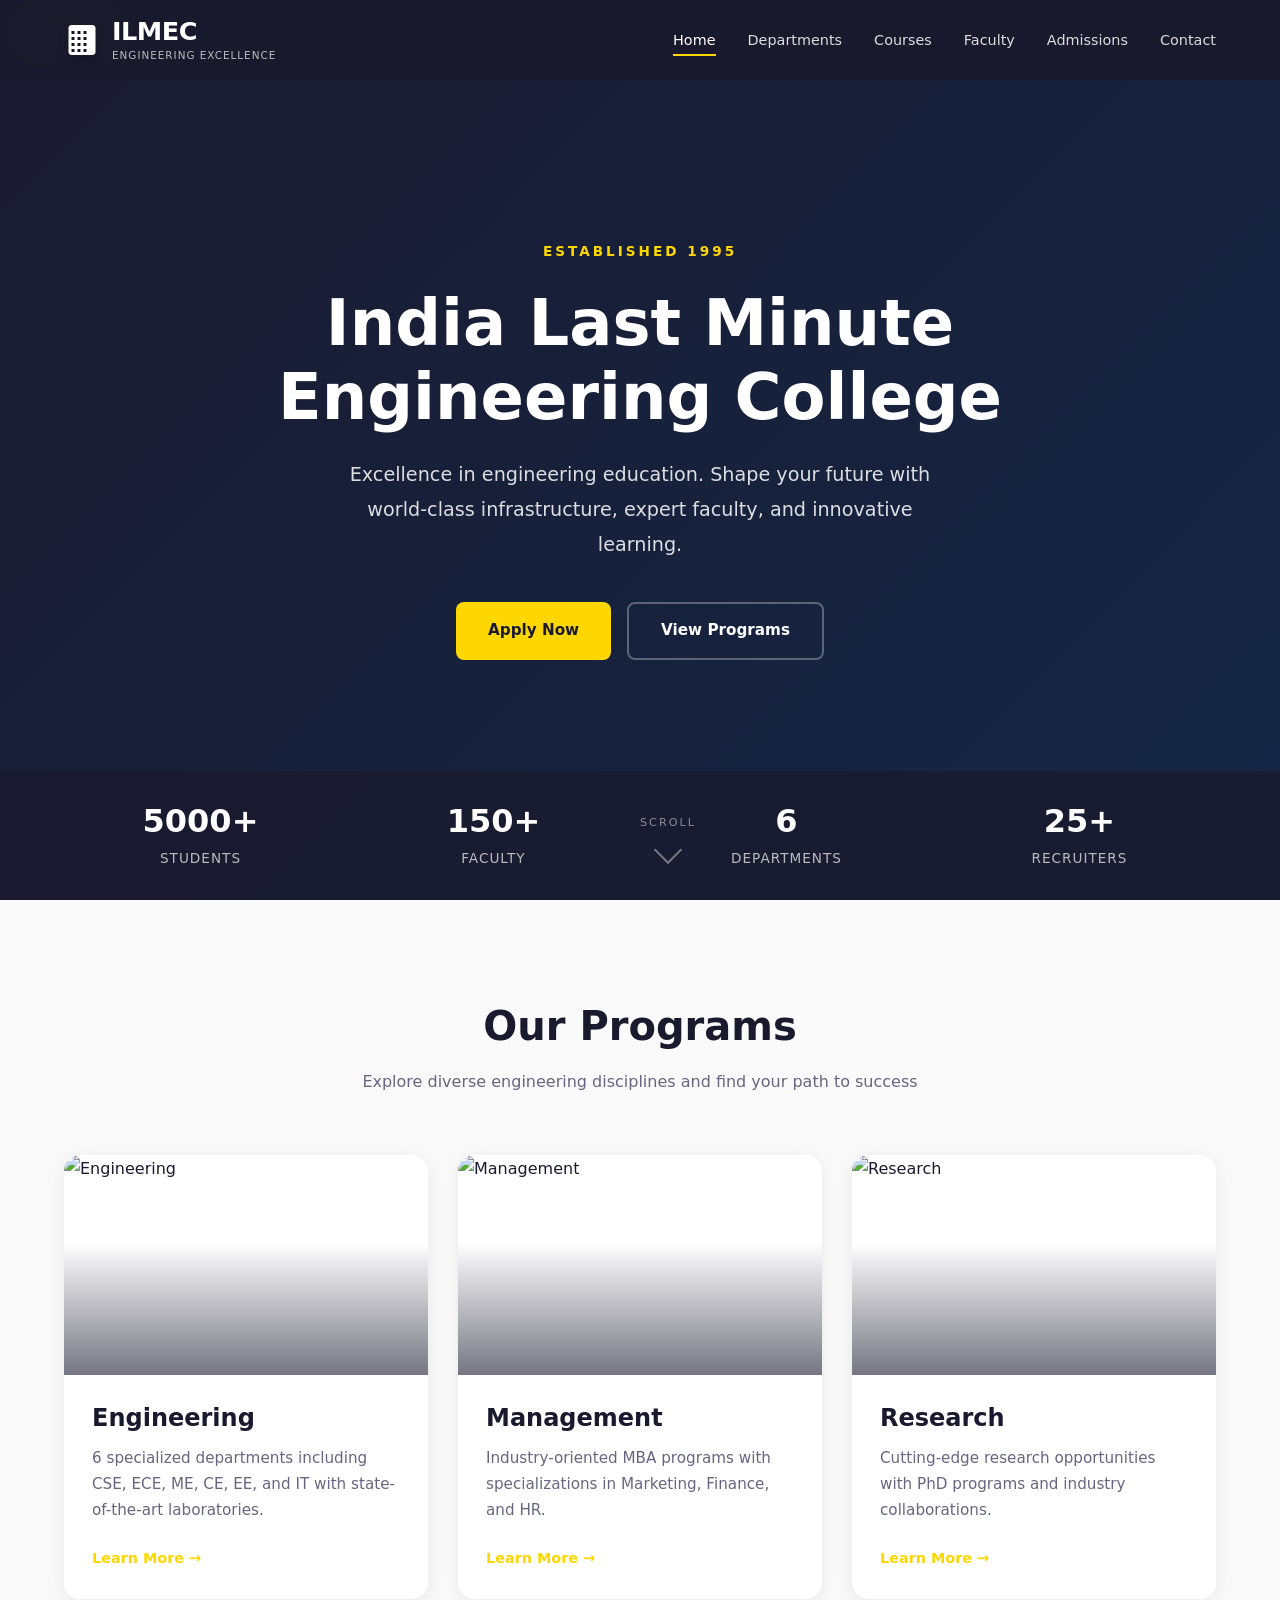
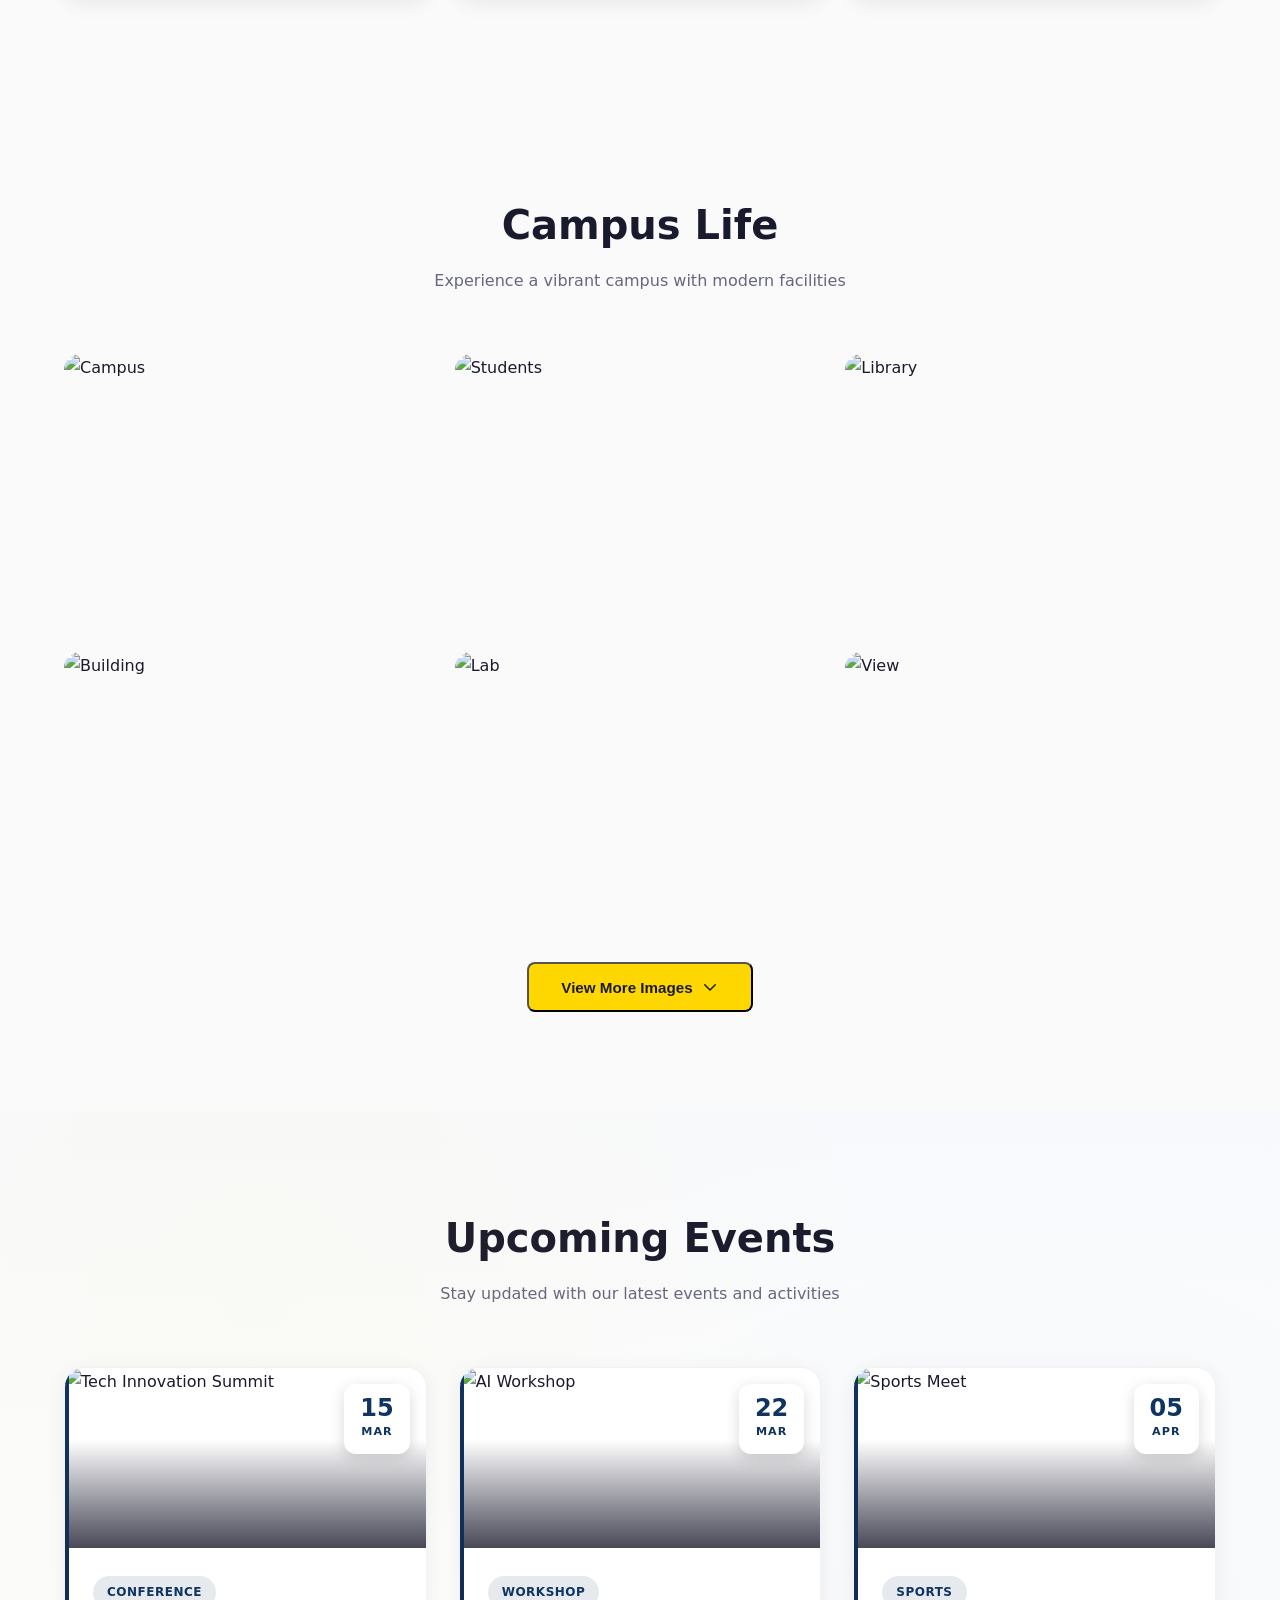
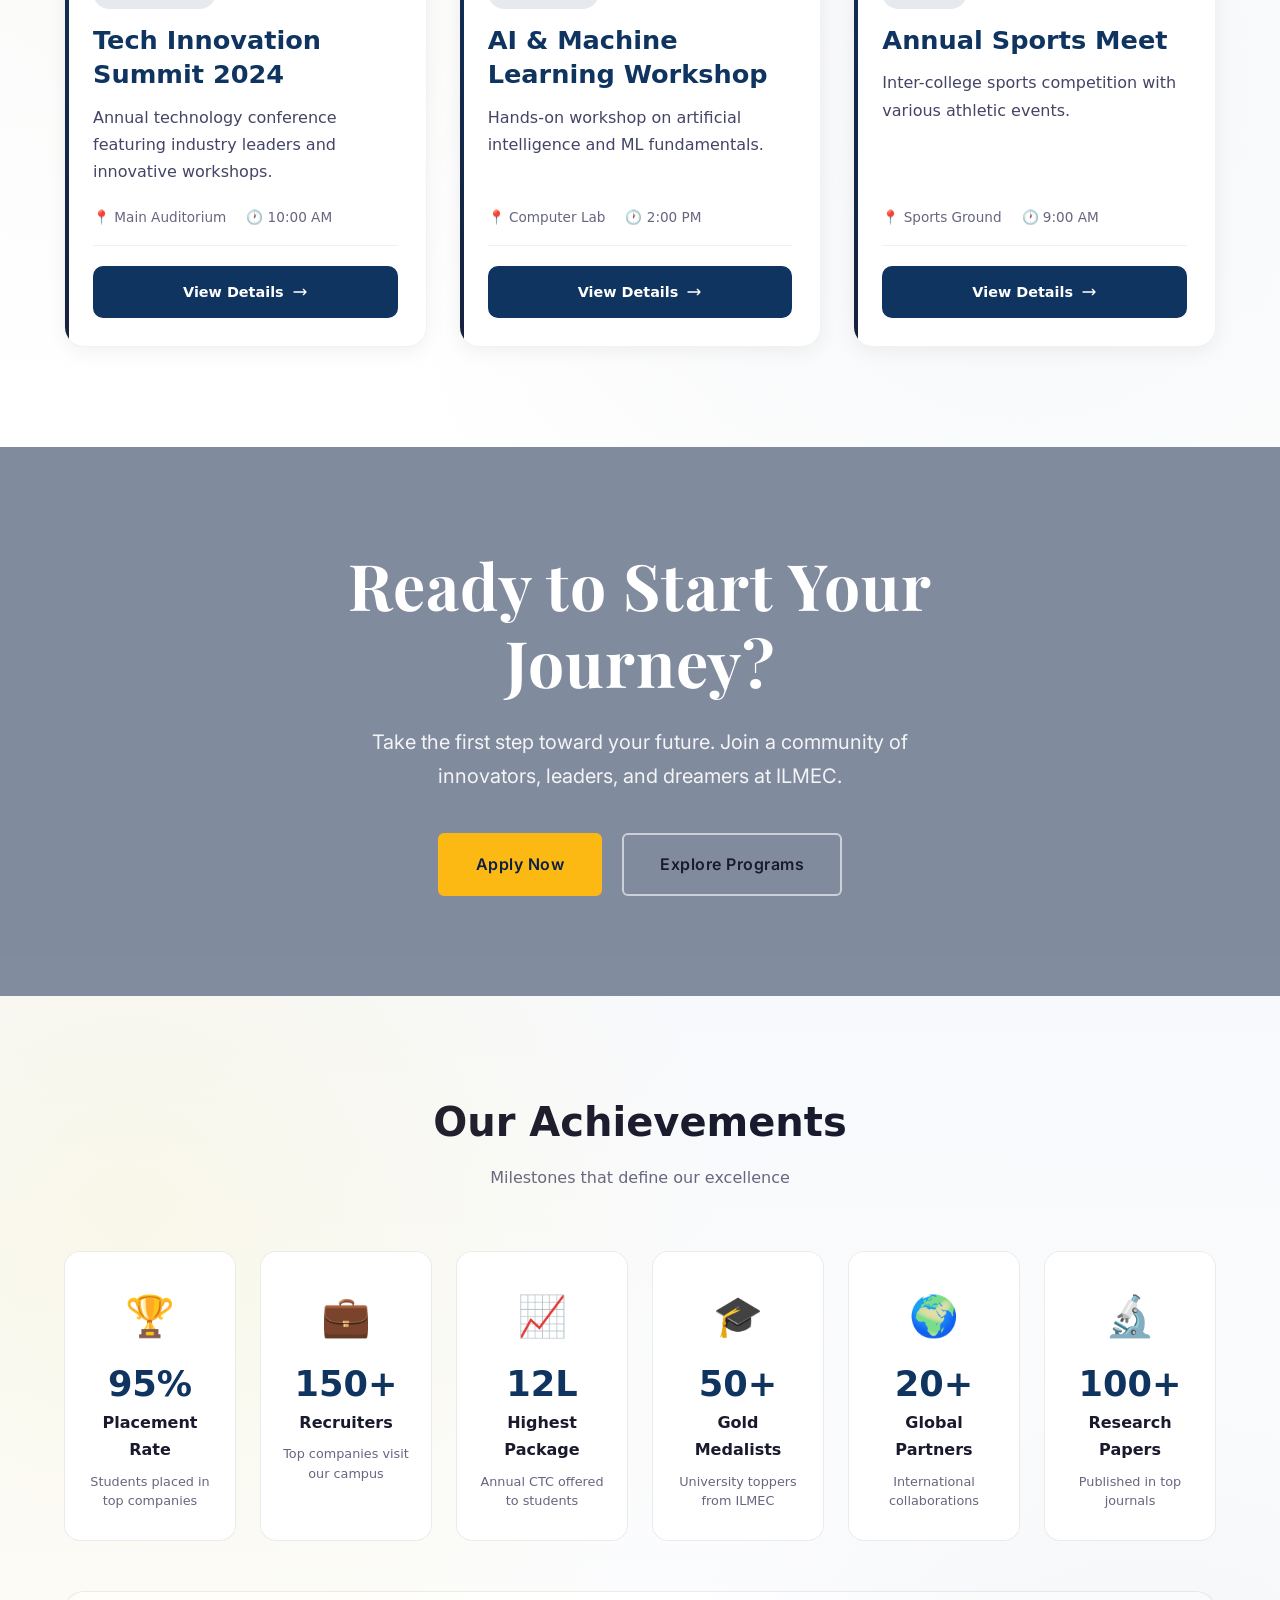
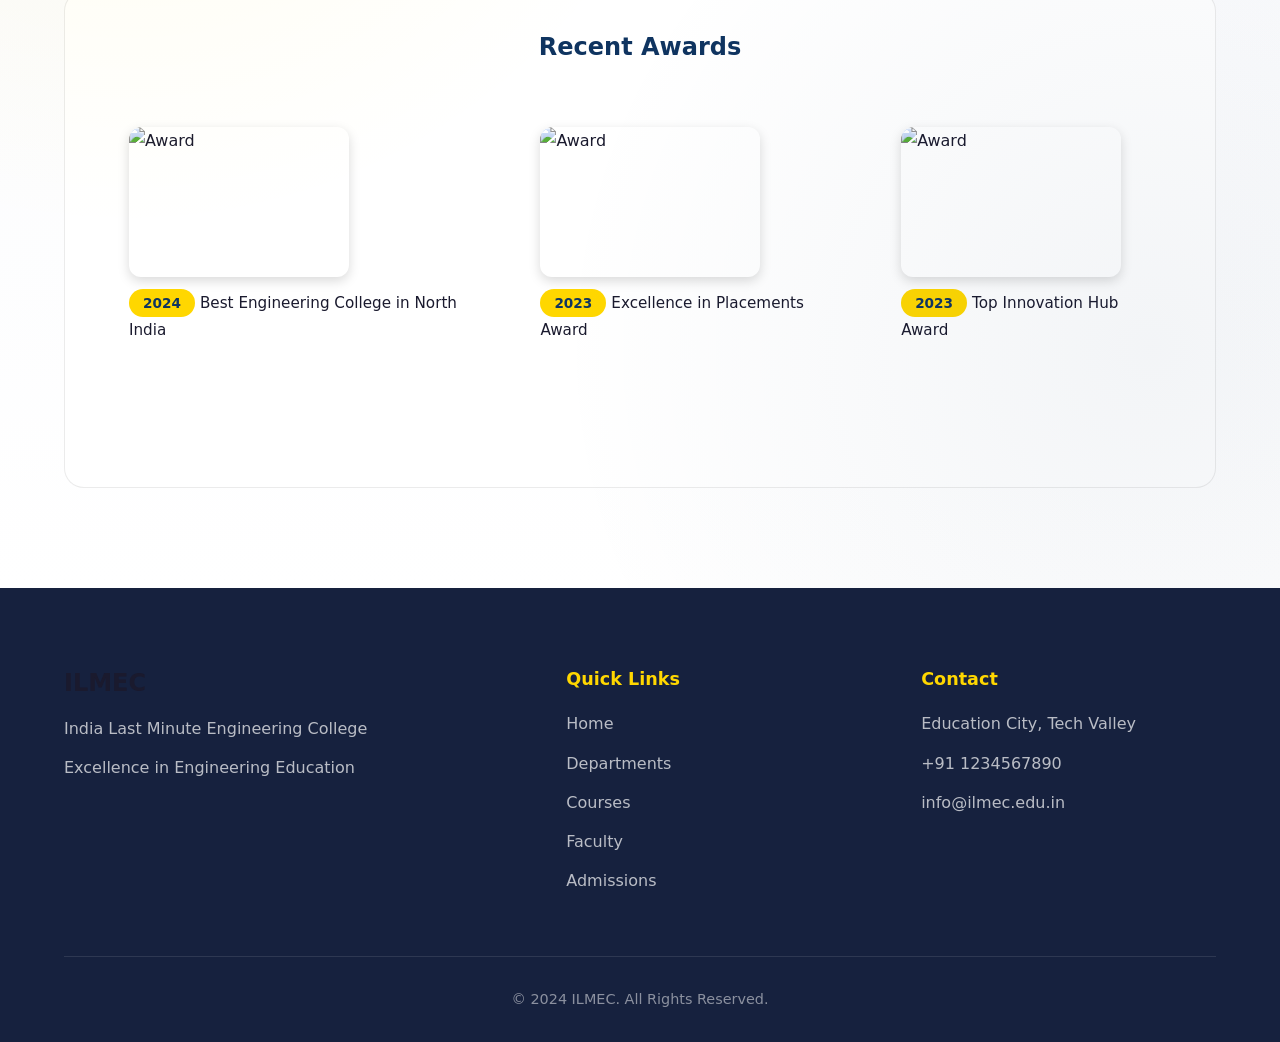
==== commit b16af40b: "final" ====
--- a/frontend/index.html
+++ b/frontend/index.html
@@ -44,7 +44,7 @@
     <header class="hero">
         <div class="hero-video-container">
             <video class="hero-video active" autoplay muted loop playsinline>
-                <source src="videos/WhatsApp Video 2026-03-01 at 8.44.53 PM.mp4" type="video/mp4">
+                <source src="../hero-video/WhatsApp Video 2026-03-01 at 8.44.53 PM.mp4" type="video/mp4">
             </video>
         </div>
         <div class="hero-overlay"></div>
@@ -302,7 +302,7 @@
     <section class="cta-section">
         <div class="cta-bg-video">
             <video autoplay muted loop playsinline>
-                <source src="videos/WhatsApp Video 2026-03-01 at 8.44.53 PM.mp4" type="video/mp4">
+                <source src="../hero-video/WhatsApp Video 2026-03-01 at 8.44.53 PM.mp4" type="video/mp4">
             </video>
         </div>
         <div class="cta-overlay"></div>
